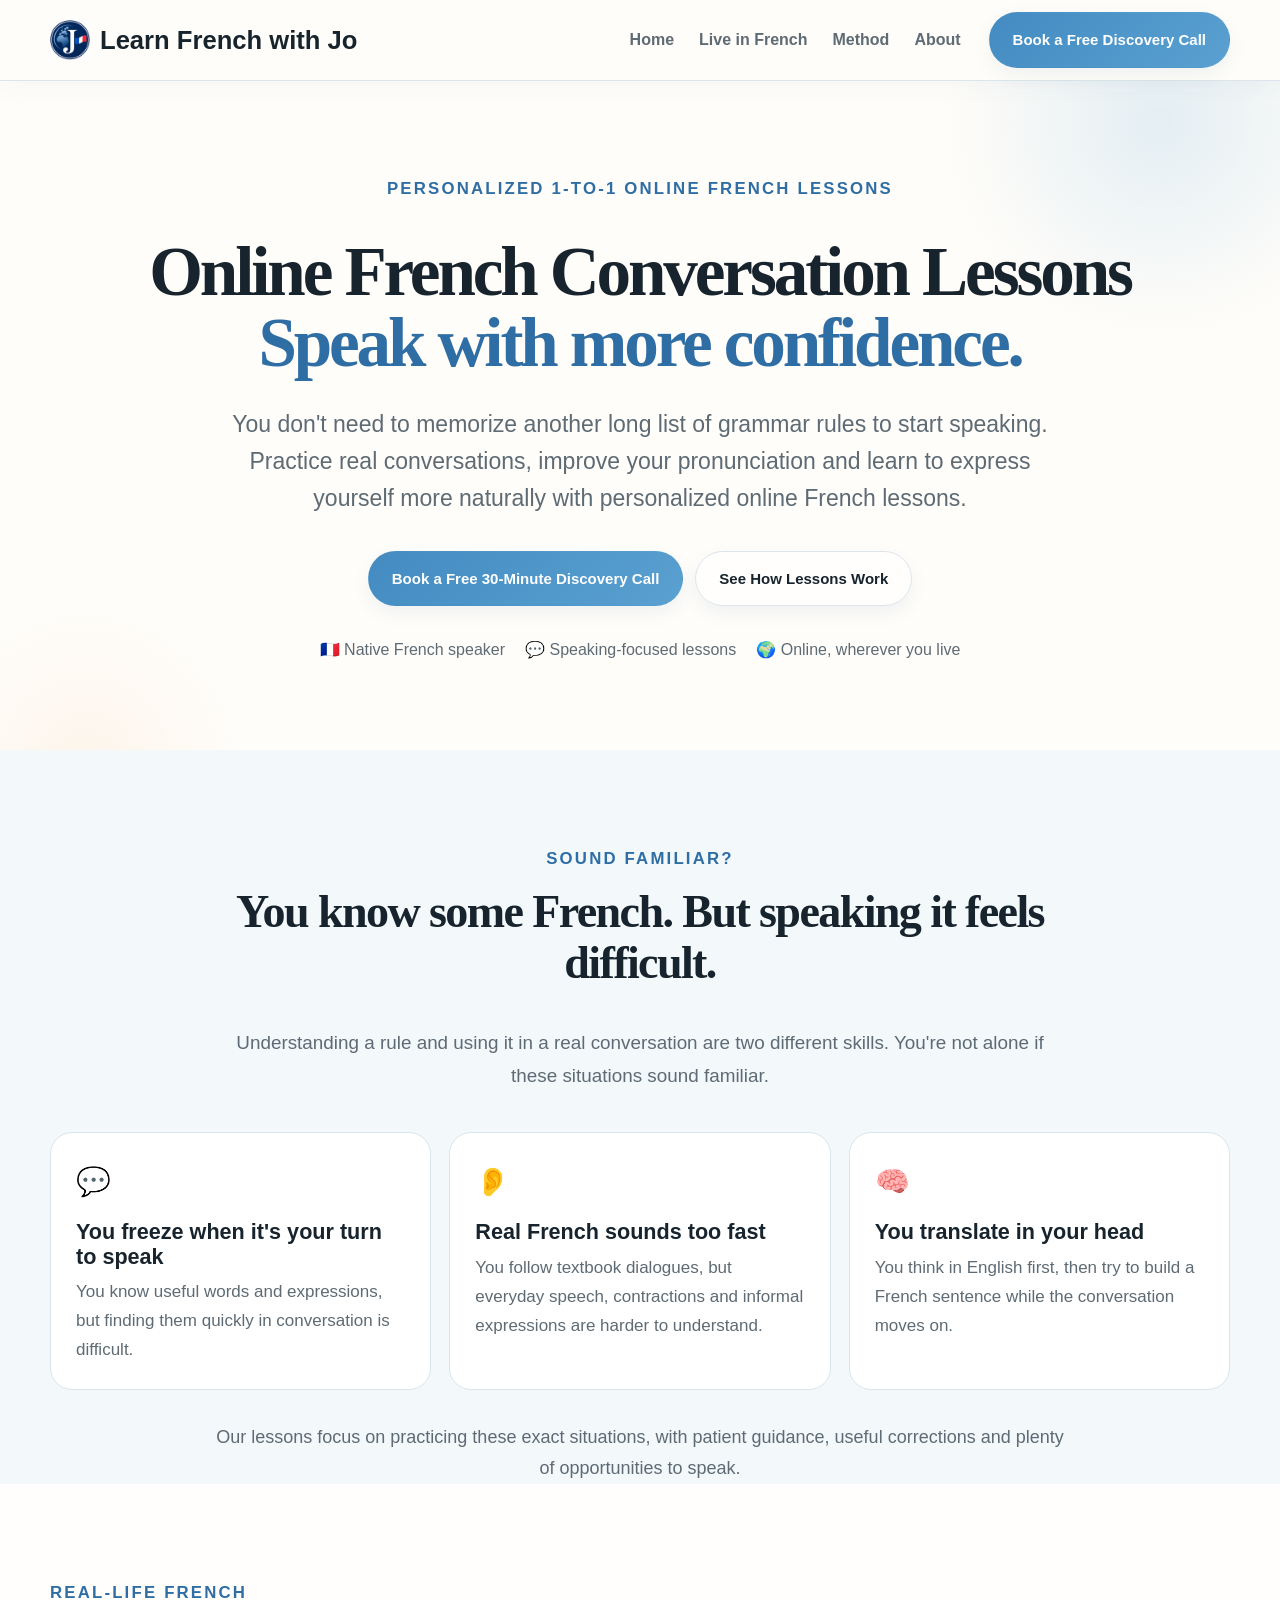
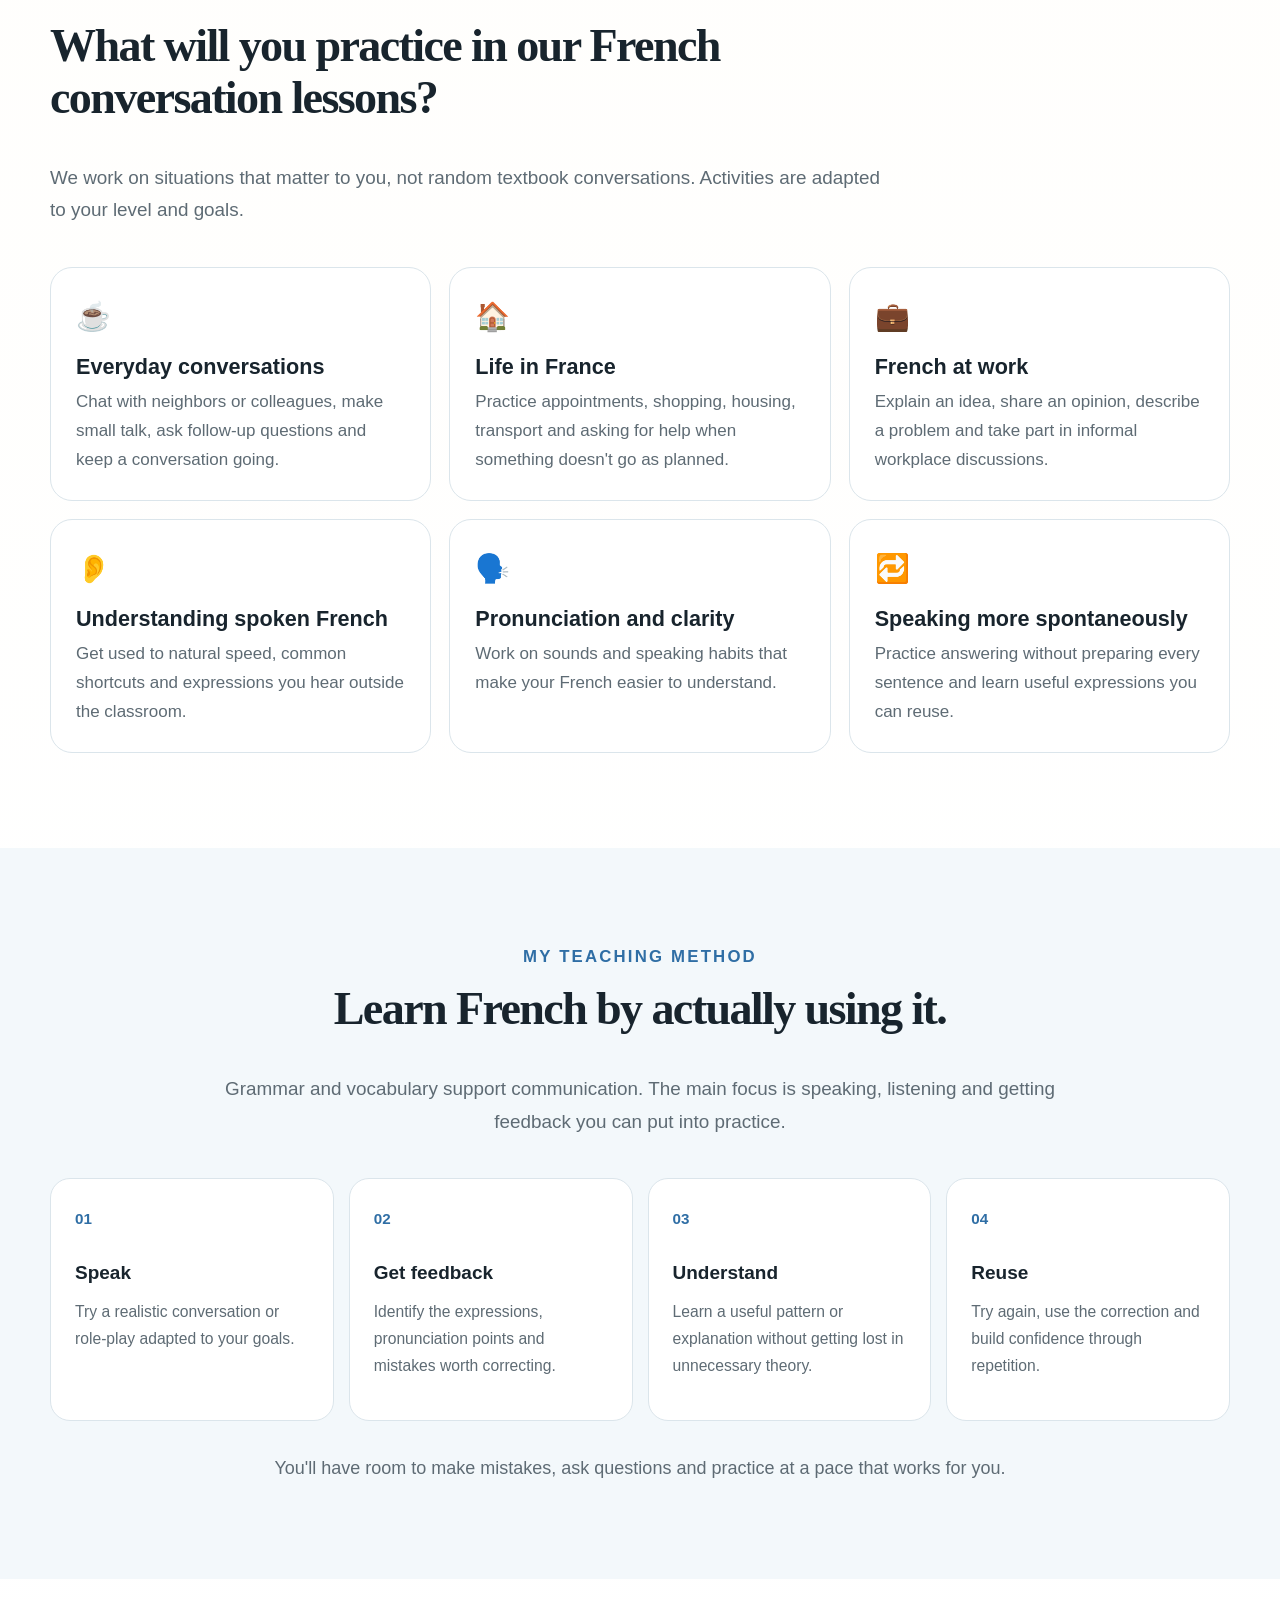
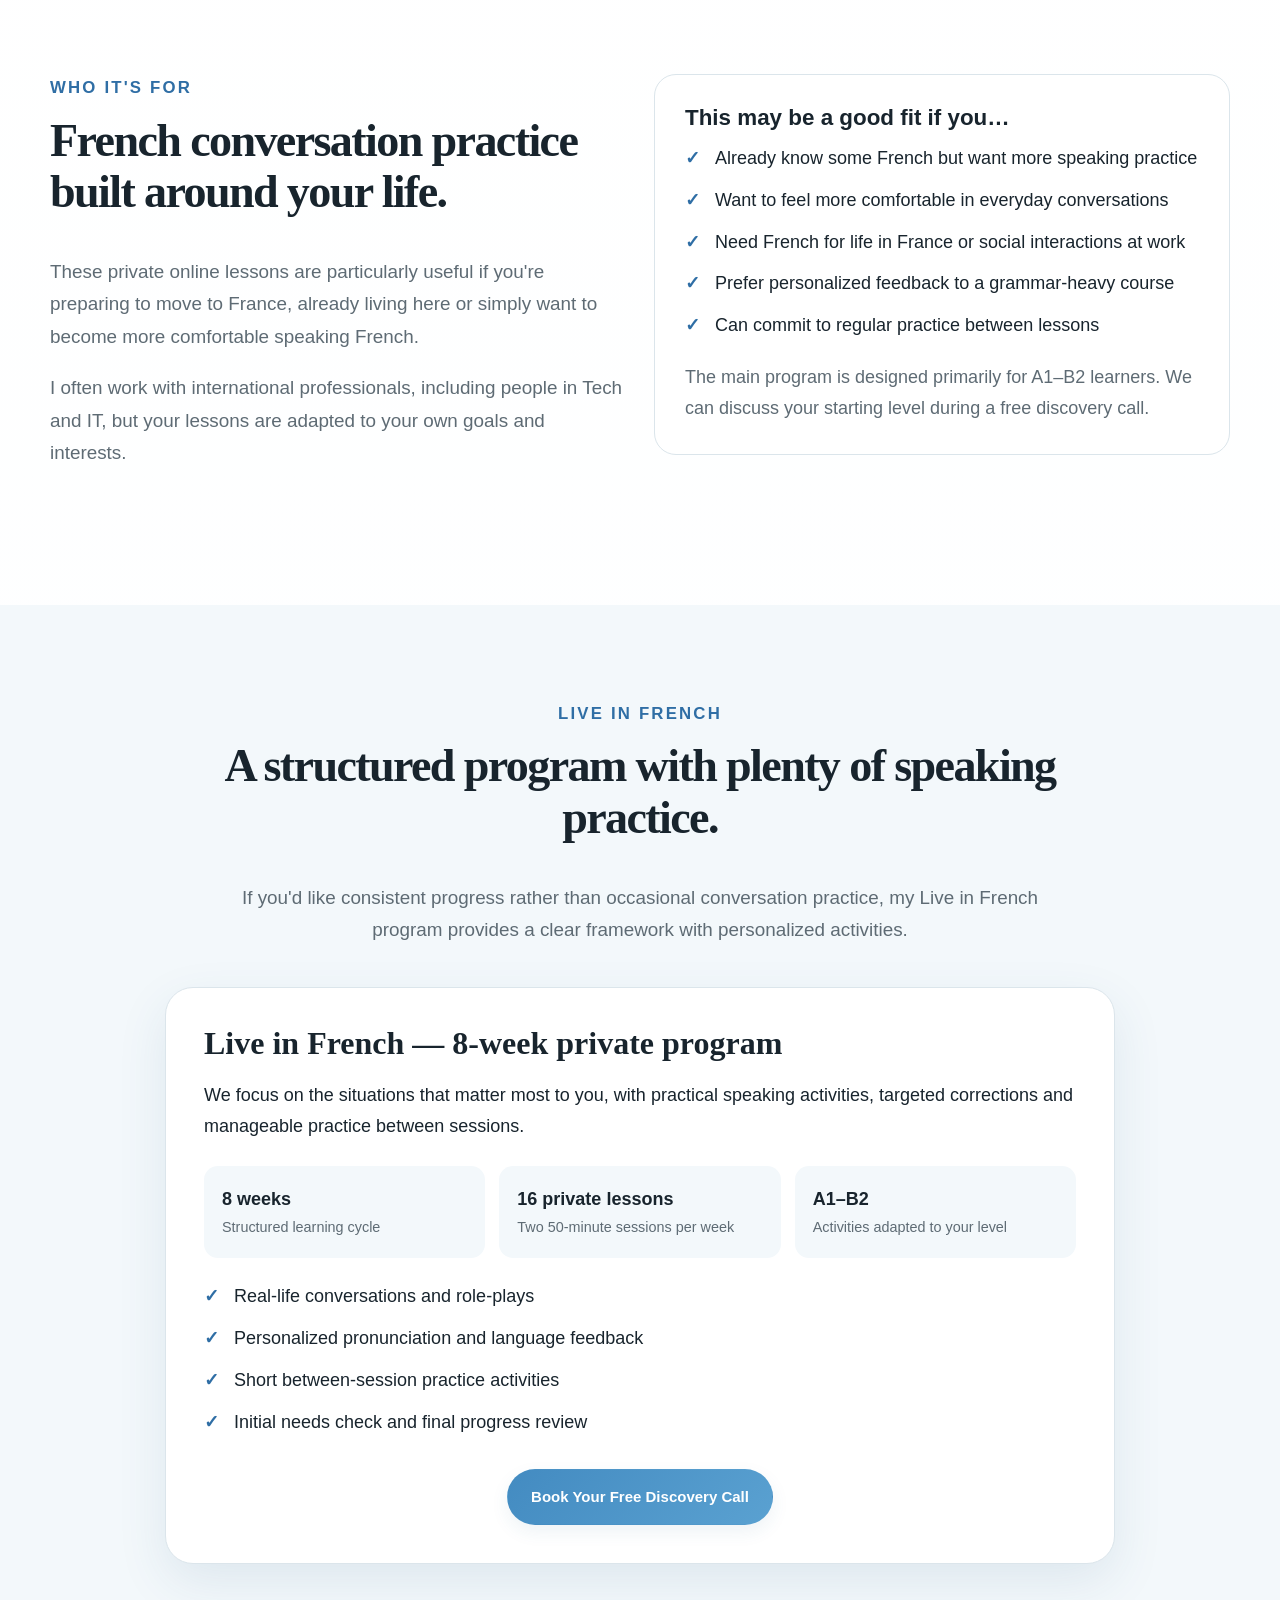
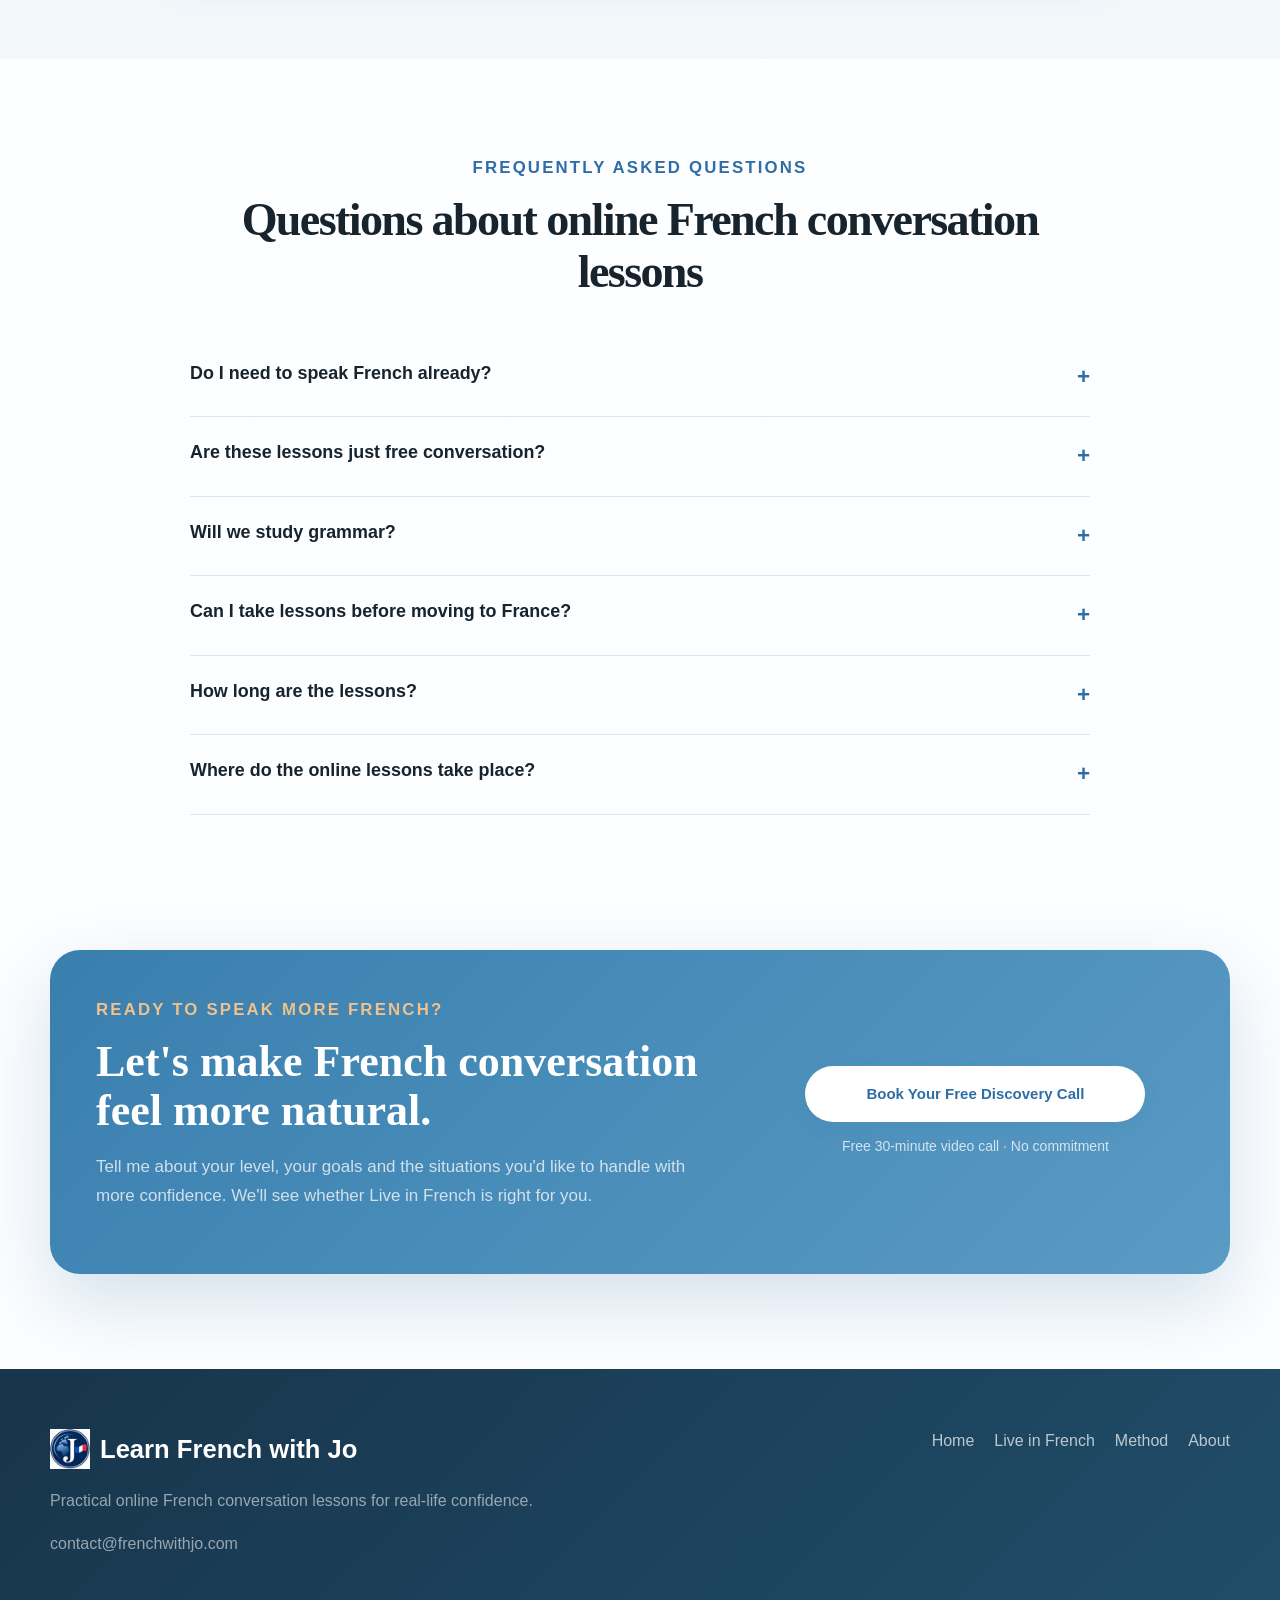
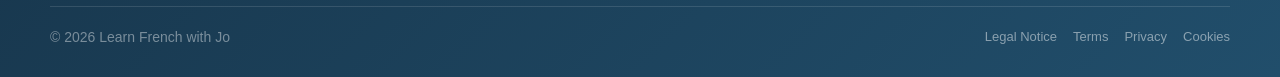
==== french-conversation-lessons/index.html @ 381ce564 "french-conversation-lessons page" ====
<!doctype html>
<html lang="en">
<head>
  <meta charset="utf-8">
  <meta name="viewport" content="width=device-width, initial-scale=1">
  <title>Online French Conversation Lessons | Learn French with Jo</title>
  <meta name="description" content="Practice speaking French in personalized online conversation lessons. Build confidence, improve pronunciation and use French naturally in everyday life.">
  <meta name="robots" content="index, follow">
  <link rel="canonical" href="https://frenchwithjo.com/french-conversation-lessons/">
  <meta property="og:type" content="website">
  <meta property="og:url" content="https://frenchwithjo.com/french-conversation-lessons/">
  <meta property="og:title" content="Online French Conversation Lessons | Learn French with Jo">
  <meta property="og:description" content="Personalized online French conversation lessons focused on real-life speaking, pronunciation and confidence.">
  <meta property="og:image" content="https://frenchwithjo.com/images/linkedin-preview.png">
  <meta name="twitter:card" content="summary_large_image">
  <link rel="icon" type="image/png" href="/images/favicon.png">
  <link rel="stylesheet" href="/style.css">
  <style>
    /* Page-specific styles: intentionally scoped to avoid changing the homepage. */
    .conversation-page .hero{padding:94px 0 86px}
    .conversation-page .hero-simple{max-width:1020px}
    .conversation-page .hero-simple h1{font-size:clamp(2.7rem,5.4vw,4.5rem)}
    .conversation-page .hero-simple .lead{max-width:850px}
    .conversation-page .eyebrow{font-size:clamp(.9rem,1.4vw,1.05rem);letter-spacing:.13em}
    .conversation-page .section-intro{max-width:850px;margin-bottom:40px}
    .conversation-page .section-intro h2{font-family:Georgia,serif;font-size:clamp(2.15rem,3.6vw,3.15rem);letter-spacing:-.035em}
    .conversation-page .section-intro p{color:var(--muted);font-size:1.18rem}
    .conversation-page .section-intro.center{text-align:center;margin:0 auto 40px}
    .conversation-page .feature-card{height:100%}
    .conversation-page .feature-card h3{font-size:1.35rem}
    .conversation-page .feature-card .icon{margin-bottom:14px}
    .conversation-page .two-col{display:grid;grid-template-columns:1fr 1fr;gap:28px;align-items:start}
    .conversation-page .panel{background:#fff;border:1px solid var(--line);border-radius:var(--radius);padding:30px}
    .conversation-page .panel h3{font-size:1.4rem;margin-bottom:15px}
    .conversation-page .checklist{list-style:none;padding:0;margin:0;display:grid;gap:14px}
    .conversation-page .checklist li{position:relative;padding-left:30px;line-height:1.55}
    .conversation-page .checklist li:before{content:'✓';position:absolute;left:0;top:0;color:var(--green);font-weight:900}
    .conversation-page .section-note{max-width:860px;margin:32px auto 0;text-align:center;color:var(--muted)}
    .conversation-page .program-summary{max-width:950px;margin:auto;background:#fff;border:1px solid var(--line);border-radius:28px;padding:38px;box-shadow:var(--shadow)}
    .conversation-page .program-summary h3{font-family:Georgia,serif;font-size:2rem;margin-bottom:16px}
    .conversation-page .program-facts{display:grid;grid-template-columns:repeat(3,1fr);gap:14px;margin:25px 0}
    .conversation-page .program-facts div{padding:18px;border-radius:14px;background:var(--soft)}
    .conversation-page .program-facts strong,.conversation-page .program-facts span{display:block}
    .conversation-page .program-facts span{font-size:.9rem;color:var(--muted)}
    .conversation-page .faq-details{max-width:900px;margin:auto}
    .conversation-page .faq-details details{border-bottom:1px solid var(--line);padding:20px 0}
    .conversation-page .faq-details summary{font-size:1.12rem;font-weight:800;cursor:pointer;list-style:none;display:flex;justify-content:space-between;gap:20px}
    .conversation-page .faq-details summary::-webkit-details-marker{display:none}
    .conversation-page .faq-details summary:after{content:'+';color:var(--green);font-size:1.4rem}
    .conversation-page .faq-details details[open] summary:after{content:'−'}
    .conversation-page .faq-details p{margin:12px 0 0;color:var(--muted)}
    .conversation-page .cta{padding-top:40px}
    .conversation-page .footer-links a[aria-current="page"]{color:#fff;font-weight:700}
    @media(max-width:760px){
      .conversation-page .two-col{grid-template-columns:1fr}
      .conversation-page .program-facts{grid-template-columns:1fr}
      .conversation-page .program-summary{padding:25px}
      .conversation-page .hero{padding:70px 0}
    }
  </style>
</head>
<body class="conversation-page">
<header class="site-header">
  <div class="container nav">
    <a class="brand" href="/" aria-label="Learn French with Jo homepage"><img class="brand-logo" src="/images/favicon.png" alt=""><span>Learn French with Jo</span></a>
    <nav class="links" aria-label="Main navigation">
      <a href="/">Home</a>
      <a href="/#program">Live in French</a>
      <a href="/#method">Method</a>
      <a href="/#about">About</a>
    </nav>
    <a class="btn primary header-cta" href="#discovery"><span class="cta-full">Book a Free Discovery Call</span><span class="cta-short">Free Discovery Call</span></a>
  </div>
</header>
<main>
  <section class="hero">
    <div class="container hero-simple">
      <div class="eyebrow">PERSONALIZED 1-TO-1 ONLINE FRENCH LESSONS</div>
      <h1>Online French Conversation Lessons<br><em>Speak with more confidence.</em></h1>
      <p class="lead">You don't need to memorize another long list of grammar rules to start speaking. Practice real conversations, improve your pronunciation and learn to express yourself more naturally with personalized online French lessons.</p>
      <div class="actions"><a class="btn primary" href="#discovery">Book a Free 30-Minute Discovery Call</a><a class="btn ghost" href="#how-it-works">See How Lessons Work</a></div>
      <div class="trust"><span>🇫🇷 Native French speaker</span><span>💬 Speaking-focused lessons</span><span>🌍 Online, wherever you live</span></div>
    </div>
  </section>

  <section class="soft" id="speaking-challenges">
    <div class="container">
      <div class="section-intro center"><div class="eyebrow">SOUND FAMILIAR?</div><h2>You know some French. But speaking it feels difficult.</h2><p>Understanding a rule and using it in a real conversation are two different skills. You're not alone if these situations sound familiar.</p></div>
      <div class="grid3">
        <article class="card feature-card"><div class="icon">💬</div><h3>You freeze when it's your turn to speak</h3><p>You know useful words and expressions, but finding them quickly in conversation is difficult.</p></article>
        <article class="card feature-card"><div class="icon">👂</div><h3>Real French sounds too fast</h3><p>You follow textbook dialogues, but everyday speech, contractions and informal expressions are harder to understand.</p></article>
        <article class="card feature-card"><div class="icon">🧠</div><h3>You translate in your head</h3><p>You think in English first, then try to build a French sentence while the conversation moves on.</p></article>
      </div>
      <p class="section-note">Our lessons focus on practicing these exact situations, with patient guidance, useful corrections and plenty of opportunities to speak.</p>
    </div>
  </section>

  <section id="practice">
    <div class="container">
      <div class="section-intro"><div class="eyebrow">REAL-LIFE FRENCH</div><h2>What will you practice in our French conversation lessons?</h2><p>We work on situations that matter to you, not random textbook conversations. Activities are adapted to your level and goals.</p></div>
      <div class="grid3">
        <article class="card feature-card"><div class="icon">☕</div><h3>Everyday conversations</h3><p>Chat with neighbors or colleagues, make small talk, ask follow-up questions and keep a conversation going.</p></article>
        <article class="card feature-card"><div class="icon">🏠</div><h3>Life in France</h3><p>Practice appointments, shopping, housing, transport and asking for help when something doesn't go as planned.</p></article>
        <article class="card feature-card"><div class="icon">💼</div><h3>French at work</h3><p>Explain an idea, share an opinion, describe a problem and take part in informal workplace discussions.</p></article>
        <article class="card feature-card"><div class="icon">👂</div><h3>Understanding spoken French</h3><p>Get used to natural speed, common shortcuts and expressions you hear outside the classroom.</p></article>
        <article class="card feature-card"><div class="icon">🗣️</div><h3>Pronunciation and clarity</h3><p>Work on sounds and speaking habits that make your French easier to understand.</p></article>
        <article class="card feature-card"><div class="icon">🔁</div><h3>Speaking more spontaneously</h3><p>Practice answering without preparing every sentence and learn useful expressions you can reuse.</p></article>
      </div>
    </div>
  </section>

  <section class="soft" id="how-it-works">
    <div class="container">
      <div class="section-intro center"><div class="eyebrow">MY TEACHING METHOD</div><h2>Learn French by actually using it.</h2><p>Grammar and vocabulary support communication. The main focus is speaking, listening and getting feedback you can put into practice.</p></div>
      <div class="method" style="color:var(--ink)">
        <article style="border-color:var(--line);background:#fff"><b style="color:var(--green)">01</b><h3>Speak</h3><p style="color:var(--muted)">Try a realistic conversation or role-play adapted to your goals.</p></article>
        <article style="border-color:var(--line);background:#fff"><b style="color:var(--green)">02</b><h3>Get feedback</h3><p style="color:var(--muted)">Identify the expressions, pronunciation points and mistakes worth correcting.</p></article>
        <article style="border-color:var(--line);background:#fff"><b style="color:var(--green)">03</b><h3>Understand</h3><p style="color:var(--muted)">Learn a useful pattern or explanation without getting lost in unnecessary theory.</p></article>
        <article style="border-color:var(--line);background:#fff"><b style="color:var(--green)">04</b><h3>Reuse</h3><p style="color:var(--muted)">Try again, use the correction and build confidence through repetition.</p></article>
      </div>
      <p class="section-note">You'll have room to make mistakes, ask questions and practice at a pace that works for you.</p>
    </div>
  </section>

  <section id="who-its-for">
    <div class="container two-col">
      <div><div class="eyebrow">WHO IT'S FOR</div><div class="section-intro"><h2>French conversation practice built around your life.</h2><p>These private online lessons are particularly useful if you're preparing to move to France, already living here or simply want to become more comfortable speaking French.</p><p>I often work with international professionals, including people in Tech and IT, but your lessons are adapted to your own goals and interests.</p></div></div>
      <div class="panel"><h3>This may be a good fit if you…</h3><ul class="checklist"><li>Already know some French but want more speaking practice</li><li>Want to feel more comfortable in everyday conversations</li><li>Need French for life in France or social interactions at work</li><li>Prefer personalized feedback to a grammar-heavy course</li><li>Can commit to regular practice between lessons</li></ul><p style="color:var(--muted);margin:22px 0 0">The main program is designed primarily for A1–B2 learners. We can discuss your starting level during a free discovery call.</p></div>
    </div>
  </section>

  <section class="soft" id="program">
    <div class="container">
      <div class="section-intro center"><div class="eyebrow">LIVE IN FRENCH</div><h2>A structured program with plenty of speaking practice.</h2><p>If you'd like consistent progress rather than occasional conversation practice, my Live in French program provides a clear framework with personalized activities.</p></div>
      <div class="program-summary"><h3>Live in French — 8-week private program</h3><p>We focus on the situations that matter most to you, with practical speaking activities, targeted corrections and manageable practice between sessions.</p><div class="program-facts"><div><strong>8 weeks</strong><span>Structured learning cycle</span></div><div><strong>16 private lessons</strong><span>Two 50-minute sessions per week</span></div><div><strong>A1–B2</strong><span>Activities adapted to your level</span></div></div><ul class="checklist"><li>Real-life conversations and role-plays</li><li>Personalized pronunciation and language feedback</li><li>Short between-session practice activities</li><li>Initial needs check and final progress review</li></ul><div class="section-cta"><a class="btn primary" href="#discovery">Book Your Free Discovery Call</a></div></div>
    </div>
  </section>

  <section id="faq">
    <div class="container"><div class="section-intro center"><div class="eyebrow">FREQUENTLY ASKED QUESTIONS</div><h2>Questions about online French conversation lessons</h2></div>
      <div class="faq-details">
        <details><summary>Do I need to speak French already?</summary><p>Live in French is designed mainly for learners from A1 to B2. If you're unsure of your level, we can discuss your needs during the free discovery call.</p></details>
        <details><summary>Are these lessons just free conversation?</summary><p>No. You'll speak a lot, but lessons have clear goals. I prepare relevant situations and give targeted feedback so you can understand and reuse what you learn.</p></details>
        <details><summary>Will we study grammar?</summary><p>Yes, when it helps you communicate. We work on useful grammar, vocabulary and pronunciation in the context of real conversations rather than making grammar exercises the main activity.</p></details>
        <details><summary>Can I take lessons before moving to France?</summary><p>Absolutely. We can practice the conversations you'll need for housing, appointments, work and social life before you arrive.</p></details>
        <details><summary>How long are the lessons?</summary><p>Each private lesson lasts 50 minutes. The Live in French program includes 16 lessons over 8 weeks, usually two per week.</p></details>
        <details><summary>Where do the online lessons take place?</summary><p>Lessons and discovery calls can take place on Google Meet. You'll receive the practical details when you book.</p></details>
      </div>
    </div>
  </section>

  <section class="cta" id="discovery"><div class="container cta-box"><div><div class="eyebrow">READY TO SPEAK MORE FRENCH?</div><h2>Let's make French conversation feel more natural.</h2><p>Tell me about your level, your goals and the situations you'd like to handle with more confidence. We'll see whether Live in French is right for you.</p></div><div class="cta-right"><a class="btn primary" href="https://calendly.com/contact-frenchwithjo/30min" target="_blank" rel="noopener noreferrer">Book Your Free Discovery Call</a><small>Free 30-minute video call · No commitment</small></div></div></section>
</main>
<footer class="site-footer"><div class="container"><div class="footer-top"><div><a class="brand" href="/"><img class="brand-logo" src="/images/favicon.png" alt=""><span>Learn French with Jo</span></a><p>Practical online French conversation lessons for real-life confidence.</p><p><a href="mailto:contact@frenchwithjo.com">contact@frenchwithjo.com</a></p></div><nav class="footer-links" aria-label="Footer navigation"><a href="/">Home</a><a href="/#program">Live in French</a><a href="/#method">Method</a><a href="/#about">About</a></nav></div><div class="footer-bottom"><span>© 2026 Learn French with Jo</span><div class="legal-links"><a href="/legal-notice.html">Legal Notice</a><a href="/terms.html">Terms</a><a href="/privacy.html">Privacy</a><a href="/cookies.html">Cookies</a></div></div></div></footer>
</body>
</html>
---- style.css ----
/* =========================================================
   Learn French with Jo — Production stylesheet
   Consolidated from previous V5/V6/V7/V8 overrides.
   No duplicate selectors; current visual direction preserved.
   ========================================================= */

html{
  font-size:16px;
  scroll-behavior:smooth;
}

:root{
  --bg:#fffdf9;
  --card:#ffffff;
  --soft:#f3f8fb;
  --ink:#18242d;
  --muted:#5e6b74;

  --green:#2f6ea5;
  --green2:#245a89;
  --blue:#438bc1;
  --blue2:#2f76ad;
  --blue-soft:#e9f4fb;

  --gold:#e4a45c;
  --line:#dbe5eb;
  --dark:#244b68;

  --radius:22px;
  --shadow:0 18px 50px rgba(39,88,124,.10);
  --shadow-hover:0 24px 65px rgba(39,88,124,.17);
}

*,
*::before,
*::after{
  box-sizing:border-box;
}

body{
  margin:0;
  background:linear-gradient(180deg,#fffdf9 0%,#ffffff 42%,#fbfdff 100%);
  color:var(--ink);
  font:1.125rem/1.72 Arial,sans-serif;
}

a{
  color:inherit;
  text-decoration:none;
}

.container{
  width:min(1180px,calc(100% - 44px));
  margin:auto;
}

/* ---------- Header / navigation ---------- */

header{
  position:sticky;
  top:0;
  z-index:20;
  border-bottom:1px solid var(--line);
  backdrop-filter:blur(14px);
}

.site-header{
  background:rgba(255,253,249,.92);
  box-shadow:0 6px 24px rgba(32,72,100,.04);
}

.nav{
  min-height:80px;
  display:flex;
  align-items:center;
  justify-content:space-between;
  gap:28px;
}

.brand{
  display:flex;
  align-items:center;
  gap:10px;
  min-width:0;
  white-space:nowrap;
  font-size:1.6rem;
  font-weight:800;
}

.brand-logo {
  width: 40px;
  height: 40px;
  object-fit: contain;
  flex-shrink: 0;
}

.links{
  margin-left:auto;
  display:flex;
  gap:25px;
}

.links a{
  position:relative;
  color:var(--muted);
  font-size:1rem;
  font-weight:700;
  transition:color .22s ease;
}

.links a::after{
  content:"";
  position:absolute;
  left:0;
  bottom:-7px;
  width:0;
  height:2px;
  border-radius:10px;
  background:var(--blue);
  transition:width .22s ease;
}

.links a:hover{
  color:var(--blue);
}

.links a:hover::after{
  width:100%;
}

/* ---------- Buttons ---------- */

.btn{
  display:inline-flex;
  justify-content:center;
  align-items:center;
  padding:14px 23px;
  border:1px solid transparent;
  border-radius:999px;
  box-shadow:0 7px 18px rgba(43,100,142,.08);
  font-size:.9375rem;
  font-weight:800;
  transition:
    transform .2s ease,
    box-shadow .2s ease,
    background .2s ease,
    border-color .2s ease,
    color .2s ease;
}

.btn:hover{
  transform:translateY(-3px);
  box-shadow:0 13px 28px rgba(43,100,142,.18);
}

.btn:active{
  transform:translateY(-1px);
}

.primary{
  background:linear-gradient(135deg,var(--blue),#5aa1d1);
  color:#fff;
}

.primary:hover{
  background:linear-gradient(135deg,var(--blue2),var(--blue));
}

.ghost{
  border-color:var(--line);
  background:rgba(255,255,255,.72);
}

.ghost:hover{
  border-color:var(--blue);
  background:#fff;
  color:var(--blue);
}

.full{
  width:100%;
}

.header-cta{
  flex:0 0 auto;
  white-space:nowrap;
}

.cta-short{
  display:none;
}

/* ---------- Shared typography / section structure ---------- */

section{
  padding:95px 0;
}

.section{
  padding:102px 0;
}

.soft{
  background:var(--soft);
}

.dark{
  background:linear-gradient(135deg,#234a67,#2d5b7b);
  color:#fff;
}

.eyebrow{
  margin-bottom:12px;
  color:var(--green);
  font-size:2rem;
  font-weight:900;
  letter-spacing:.16em;
}

.dark .eyebrow,
.cta-box .eyebrow{
  color:#efc18c;
}

h1,
h2,
h3{
  margin-top:0;
  line-height:1.12;
}

.heading{
  max-width:840px;
  margin-bottom:44px;
}

.heading h2,
.about h2,
.split h2{
  margin-bottom:14px;
  font-family:Georgia,serif;
  font-size:clamp(2.3rem,4vw,3.3rem);
  letter-spacing:-.035em;
}

.heading p{
  color:var(--muted);
  font-size:1.25rem;
  line-height:1.65;
}

.dark .heading p{
  color:rgba(255,255,255,.72);
}

.large{
  color:var(--muted);
  font-size:1.375rem;
}

/* ---------- Hero ---------- */

.hero{
  position:relative;
  overflow:hidden;
  padding:112px 0 98px;
}

.hero::before{
  content:"";
  position:absolute;
  top:-180px;
  right:-100px;
  width:440px;
  height:440px;
  border-radius:50%;
  background:radial-gradient(circle,rgba(86,162,211,.16),rgba(86,162,211,0) 70%);
  pointer-events:none;
}

.hero::after{
  content:"";
  position:absolute;
  bottom:-180px;
  left:-80px;
  width:330px;
  height:330px;
  border-radius:50%;
  background:radial-gradient(circle,rgba(228,164,92,.10),rgba(228,164,92,0) 70%);
  pointer-events:none;
}

.hero-simple{
  position:relative;
  z-index:1;
  max-width:960px;
  margin:0 auto;
  text-align:center;
}

.hero-simple>div{
  max-width:900px;
  margin:auto;
}

.hero-simple h1{
  margin-bottom:28px;
  font-family:Georgia,serif;
  font-size:clamp(3.2rem,6vw,4.8rem);
  line-height:1.03;
  letter-spacing:-.045em;
}

.hero-simple h1 em{
  color:var(--green);
  font-style:normal;
}

.hero-simple .lead{
  max-width:820px;
  margin:0 auto;
  color:var(--muted);
  font-size:1.4375rem;
  line-height:1.6;
}

.hero-simple .actions{
  justify-content:center;
  margin-top:34px;
}

.hero-simple .trust{
  justify-content:center;
  margin-top:30px;
  font-size:1rem;
}

.hero .eyebrow{
  margin-bottom:32px;
}

.actions{
  display:flex;
  gap:12px;
  flex-wrap:wrap;
  margin-top:28px;
}

.trust{
  display:flex;
  gap:20px;
  flex-wrap:wrap;
  margin-top:27px;
  color:var(--muted);
  font-size:.875rem;
}

.hero-card{
  overflow:hidden;
  border:1px solid var(--line);
  border-radius:30px;
  background:#fff;
  box-shadow:var(--shadow);
}

.photo{
  height:285px;
  display:grid;
  place-items:center;
  background:linear-gradient(135deg,#dbe4e0,#eee4da);
  color:#6b7471;
  font-size:.75rem;
  font-weight:900;
  letter-spacing:.12em;
}

.preview{
  padding:29px;
}

.preview h2{
  font-family:Georgia,serif;
  font-size:1.875rem;
}

.preview ul{
  margin:20px 0 0;
  padding:0;
  display:grid;
  gap:12px;
  list-style:none;
}

.preview li span{
  margin-right:9px;
  color:var(--gold);
  font-weight:900;
}

/* ---------- Feature strip ---------- */

.strip{
  background:linear-gradient(110deg,#397dae,#5b9dc8);
  color:#fff;
}

.strip-grid{
  display:grid;
  grid-template-columns:repeat(4,1fr);
}

.strip-grid div{
  padding:29px 22px;
  border-right:1px solid rgba(255,255,255,.18);
  transition:background .2s ease;
}

.strip-grid div:hover{
  background:rgba(255,255,255,.09);
}

.strip strong,
.strip span{
  display:block;
}

.strip strong{
  font-size:1.125rem;
}

.strip span{
  color:rgba(255,255,255,.7);
  font-size:.9rem;
}

/* ---------- Cards / services ---------- */

.grid6{
  display:grid;
  grid-template-columns:repeat(3,1fr);
  gap:17px;
}

.grid3{
  display:grid;
  grid-template-columns:repeat(3,1fr);
  gap:18px;
}

.card{
  padding:25px;
  border:1px solid var(--line);
  border-radius:var(--radius);
  background:#fff;
  transition:transform .22s ease,box-shadow .22s ease,border-color .22s ease;
}

.card:hover{
  transform:translateY(-7px);
  border-color:#bfd7e6;
  box-shadow:var(--shadow-hover);
}

.card .icon{
  margin-bottom:22px;
  font-size:1.75rem;
  transition:transform .22s ease;
}

.card:hover .icon{
  transform:translateY(-3px) scale(1.08);
}

.card h3{
  margin-bottom:8px;
  font-size:1.5rem;
}

.card p{
  margin:0;
  color:var(--muted);
  font-size:1.0625rem;
}

.service-card{
  min-height:250px;
}

.program-line{
  margin:32px 0 0;
  color:var(--dark);
  font-family:Georgia,serif;
  font-size:1.45rem;
  text-align:center;
}

#speaking-challenges {
  padding-bottom: 0px;
}

.challenges-conclusion {
  width: 100%;
  max-width: none;
  margin: 24px 0 0;
  color: var(--muted);
  font-size: 1.25rem;
  line-height: 1.7;
}

/* ---------- Method ---------- */

.method{
  display:grid;
  grid-template-columns:repeat(4,1fr);
  gap:15px;
}

.method article{
  min-height:195px;
  padding:24px;
  border:1px solid rgba(255,255,255,.15);
  border-radius:20px;
  transition:transform .22s ease,background .22s ease,border-color .22s ease;
}

.method article:hover{
  transform:translateY(-5px);
  border-color:rgba(255,255,255,.28);
  background:rgba(255,255,255,.055);
}

.method b{
  color:#efc18c;
  font-size:.95rem;
}

.method h3{
  margin:28px 0 10px;
  font-size:1.1875rem;
}

.method p{
  color:rgba(255,255,255,.7);
  font-size:.98rem;
}

.method-note{
  margin-top:30px;
  padding:22px 24px;
  border:1px solid rgba(255,255,255,.16);
  border-radius:18px;
  background:rgba(255,255,255,.04);
}

.method-note p{
  margin:0;
  color:rgba(255,255,255,.82);
  font-size:1.05rem;
}

/* Legacy timeline hidden in current version */
.timeline{
  display:none!important;
}

.timeline-intro{
  max-width:900px;
  margin-top:40px;
  color:rgba(255,255,255,.82)!important;
  font-size:1.0625rem!important;
  line-height:1.7!important;
}

.lesson-flow{
  margin-top:28px;
  display:grid;
  grid-template-columns:1fr 1fr;
  gap:16px;
}

.lesson-stage{
  display:grid;
  grid-template-columns:110px 1fr;
  gap:20px;
  align-items:start;
  padding:23px 24px;
  border:1px solid rgba(255,255,255,.17);
  border-radius:18px;
  background:rgba(255,255,255,.04);
  transition:.22s ease;
}

.lesson-stage:hover{
  transform:translateY(-4px);
  border-color:rgba(255,255,255,.29);
  background:rgba(255,255,255,.07);
}

.lesson-stage-main{
  border-color:rgba(239,193,140,.4);
  background:rgba(239,193,140,.12);
}

.lesson-time{
  color:#efc18c;
  font-size:.9375rem;
  font-weight:900;
  white-space:nowrap;
}

.lesson-stage h3{
  margin:0 0 8px;
  font-size:1.3125rem;
}

.lesson-stage p{
  margin:0;
  color:rgba(255,255,255,.8);
  font-size:1rem;
  line-height:1.55;
}

/* ---------- Included / split sections ---------- */

.split{
  display:grid;
  grid-template-columns:1fr 1fr;
  gap:65px;
  align-items:center;
}

.included-split{
  align-items:start;
}

.checks{
  padding:16px 27px;
  border:1px solid var(--line);
  border-radius:24px;
  background:#fff;
  box-shadow:var(--shadow);
  transition:transform .22s ease,box-shadow .22s ease,border-color .22s ease;
}

.checks:hover,
.intensive-box:hover{
  border-color:#bfd7e6;
  box-shadow:var(--shadow-hover);
}

.checks div{
  padding:15px 0;
  display:grid;
  gap:3px;
  border-bottom:1px solid var(--line);
  font-size:1.0625rem;
  font-weight:700;
  transition:padding-left .2s ease,color .2s ease;
}

.checks div:last-child{
  border-bottom:0;
}

.checks div:hover{
  padding-left:7px;
  color:var(--blue);
}

.checks div strong{
  color:var(--ink);
}

.checks div span{
  color:var(--muted);
  font-size:.96rem;
  font-weight:400;
}

/* ---------- Pricing ---------- */

.pricing{
  display:grid;
  grid-template-columns:repeat(4,1fr);
  gap:16px;
}

.pricing-two{
  max-width:860px;
  margin:0 auto;
  grid-template-columns:repeat(2,minmax(0,1fr));
}

.price-card{
  position:relative;
  padding:27px;
  display:flex;
  flex-direction:column;
  border:1px solid var(--line);
  border-radius:24px;
  background:#fff;
  transition:transform .22s ease,box-shadow .22s ease,border-color .22s ease;
}

.pricing-two .price-card{
  min-height:100%;
}

.price-card:hover{
  transform:translateY(-7px);
  border-color:#b9d4e4;
  box-shadow:var(--shadow-hover);
}

.price-card.featured{
  transform:translateY(-7px);
  border:2px solid var(--green);
  box-shadow:var(--shadow);
}

.price-card.featured:hover{
  transform:translateY(-12px);
}

.tag{
  color:var(--green);
  font-size:.6875rem;
  font-weight:900;
  letter-spacing:.14em;
}

.price-card h3{
  margin:9px 0;
  font-size:1.75rem;
}

.price{
  font-size:2.6875rem;
  font-weight:900;
}

.price small{
  display:block;
  color:var(--muted);
  font-size:.8125rem;
}

.price-card p{
  flex:1;
  color:var(--muted);
  font-size:1.0625rem;
}

.popular{
  position:absolute;
  top:15px;
  right:15px;
  padding:6px 10px;
  border-radius:999px;
  background:var(--green);
  color:#fff;
  font-size:.625rem;
  font-weight:900;
}

.fine{
  font-size:.9375rem!important;
}

/* ---------- About ---------- */

.about{
  display:grid;
  grid-template-columns:380px 1fr;
  gap:70px;
  align-items:center;
}

.teacher-photo{
  width:100%;
  aspect-ratio:4 / 5;
  overflow:hidden;
  border-radius:24px;
}

.teacher-photo img{
  width:100%;
  height:100%;
  display:block;
  object-fit:cover;
  object-position:center;
}

.about-content{
  min-width:0;
}

.about-content .eyebrow{
  margin-bottom:16px;
}

.about-content h2{
  margin-bottom:22px;
}

.about p{
  font-size:1.125rem;
}

.about .large{
  font-size:1.375rem;
}

.badges{
  margin-top:22px;
  display:flex;
  gap:8px;
  flex-wrap:wrap;
}

.badges span{
  padding:7px 11px;
  border:1px solid var(--line);
  border-radius:999px;
  background:#fff;
  font-size:.875rem;
  font-weight:700;
  transition:transform .2s ease,border-color .2s ease,background .2s ease;
}

.badges span:hover{
  transform:translateY(-2px);
  border-color:#bdd7e6;
  background:var(--blue-soft);
}

.section-cta {
  margin-top: 32px;
  text-align: center;
}

/* Kept only as fallback if placeholder HTML is temporarily restored */
.teacher-photo-placeholder{
  background:
    radial-gradient(circle at 50% 38%,rgba(67,139,193,.16),transparent 26%),
    linear-gradient(135deg,#eaf4fb,#f5eee5);
  color:var(--muted);
}

.teacher-photo-placeholder span{
  padding:10px 14px;
  border:1px solid var(--line);
  border-radius:999px;
  background:rgba(255,255,255,.78);
  font-size:.78rem;
  font-weight:800;
  letter-spacing:.08em;
  text-transform:uppercase;
}

/* ---------- Steps ---------- */

.steps{
  display:grid;
  grid-template-columns:repeat(4,1fr);
  gap:18px;
}

.step{
  padding-top:18px;
  border-top:2px solid var(--ink);
  transition:transform .2s ease,border-color .2s ease;
}

.step:hover{
  transform:translateY(-5px);
  border-color:var(--blue);
}

.step>span{
  color:var(--gold);
  font-size:.95rem;
  font-weight:900;
}

.step h3{
  margin:22px 0 8px;
  font-size:1.375rem;
}

.step p{
  color:var(--muted);
  font-size:1.0625rem;
}

/* ---------- FAQ ---------- */

.faq{
  max-width:820px;
  margin:auto;
}

.q{
  width:100%;
  padding:20px 0;
  display:flex;
  justify-content:space-between;
  border:0;
  border-bottom:1px solid var(--line);
  background:transparent;
  font-size:1.1875rem;
  font-weight:800;
  text-align:left;
  cursor:pointer;
  transition:color .2s ease,padding-left .2s ease;
}

.q:hover{
  padding-left:7px;
  color:var(--blue);
}

.a{
  display:none;
  padding:0 0 18px;
  border-bottom:1px solid var(--line);
  color:var(--muted);
  font-size:1.0625rem;
}

.a.open{
  display:block;
}

/* ---------- CTA / discovery form ---------- */

.cta{
  padding-top:25px;
}

.cta-box{
  padding:46px;
  display:grid;
  grid-template-columns:1.2fr .8fr;
  gap:45px;
  align-items:center;
  border-radius:30px;
  background:linear-gradient(135deg,#397fae,#5a9bc5);
  color:#fff;
  box-shadow:0 28px 70px rgba(43,100,142,.18);
}

.cta-box h2{
  margin-bottom:10px;
  font-family:Georgia,serif;
  font-size:2.75rem;
}

.cta-box p{
  color:rgba(255,255,255,.75);
  font-size:1.0625rem;
}

.cta-box .primary{
  background:#fff;
  color:var(--green);
}

.cta-right{
  display:flex;
  flex-direction:column;
  align-items:center;
  justify-content:center;
  gap:12px;
  text-align:center;
}

.cta-right .btn{
  width:100%;
  max-width:340px;
}

.cta-right small{
  display:block;
  margin-top:0;
  color:rgba(255,255,255,.75);
  font-size:.875rem;
}

.cta-small{
  color:rgba(255,255,255,.66)!important;
  font-size:1rem!important;
}


/* ---------- Footer ---------- */

footer{
  padding:50px 0 23px;
  background:#0f201c;
  color:#fff;
}

.site-footer{
  padding:58px 0 28px;
  background:linear-gradient(135deg,#17354b,#214e6b);
}

.footer-top{
  display:flex;
  justify-content:space-between;
  gap:40px;
}

.footer-top p{
  color:rgba(255,255,255,.55);
  font-size:1rem;
}

.footer-links{
  display:flex;
  gap:20px;
  flex-wrap:wrap;
}

.footer-links a{
  color:rgba(255,255,255,.7);
  font-size:1rem;
  transition:color .2s ease,transform .2s ease;
}

.footer-links a:hover{
  transform:translateY(-2px);
  color:#fff;
}

.footer-bottom{
  margin-top:32px;
  padding-top:18px;
  display:flex;
  justify-content:space-between;
  align-items:center;
  gap:24px;
  border-top:1px solid rgba(255,255,255,.12);
  color:rgba(255,255,255,.42);
  font-size:.875rem;
}

.legal-links{
  display:flex;
  align-items:center;
  justify-content:flex-end;
  gap:16px;
  flex-wrap:wrap;
}

.legal-links a{
  color:rgba(255,255,255,.48);
  font-size:.8125rem;
  transition:color .2s ease;
}

.legal-links a:hover{
  color:#fff;
}

/* ---------- Responsive ---------- */

@media(max-width:960px){
  .links{
    display:none;
  }

  .nav{
    gap:18px;
  }

  .brand{
    font-size:1.35rem;
  }

  .header-cta{
    margin-left:auto;
  }

  .hero-grid,
  .split,
  .cta-box{
    grid-template-columns:1fr;
  }

  .grid6{
    grid-template-columns:repeat(2,1fr);
  }

  .pricing{
    grid-template-columns:repeat(2,1fr);
  }

  .pricing-two{
    max-width:620px;
    grid-template-columns:1fr;
  }

  .method{
    grid-template-columns:repeat(2,1fr);
  }

  .strip-grid,
  .steps{
    grid-template-columns:repeat(2,1fr);
  }

  .grid3{
    grid-template-columns:1fr;
  }

  .service-card{
    min-height:auto;
  }

  .program-line{
    text-align:left;
  }
}

@media(max-width:760px){
  .nav{
    min-height:72px;
    gap:14px;
  }

  .brand{
    font-size:1.15rem;
  }

  .mark{
    width:31px;
    height:31px;
    font-size:1.1rem;
  }

  .header-cta{
    padding:11px 16px;
    font-size:.82rem;
  }

  .cta-full{
    display:none;
  }

  .cta-short{
    display:inline;
  }
}

@media(max-width:800px){
  .about{
    grid-template-columns:1fr;
    gap:35px;
  }

  .teacher-photo{
    max-width:420px;
    margin:0 auto;
  }
}

@media(max-width:720px){
  body{
    font-size:1.0625rem;
  }

  .hero{
    padding:84px 0 72px;
  }

  .hero-simple h1{
    font-size:3.125rem;
  }

  .hero-simple .lead{
    font-size:1.25rem;
  }

  .lesson-flow{
    grid-template-columns:1fr;
  }

  .lesson-stage{
    grid-template-columns:90px 1fr;
    padding:19px;
  }
}

@media(max-width:620px){
  .container{
    width:min(100% - 28px,1180px);
  }

  .nav{
    gap:10px;
  }

  .brand{
    font-size:1.05rem;
  }

  .mark{
    width:30px;
    height:30px;
  }

  .header-cta{
    display:inline-flex;
    padding:10px 13px;
    font-size:.76rem;
  }

  .actions .btn{
    width:100%;
  }


  .grid6,
  .pricing,
  .method,
  .steps,
  .strip-grid,
  .grid3,
  .pricing-two{
    grid-template-columns:1fr;
  }

  section{
    padding:70px 0;
  }

  .section{
    padding:76px 0;
  }

  .price-card.featured{
    transform:none;
  }

  .cta-box{
    padding:31px 23px;
  }

  .program-line{
    font-size:1.25rem;
  }

  .footer-top,
  .footer-bottom{
    display:grid;
    gap:20px;
  }

  .footer-links{
    gap:14px 18px;
  }

  .legal-links{
    justify-content:flex-start;
    gap:10px 14px;
  }
}

@media(max-width:430px){
  .container{
    width:min(100% - 20px,1180px);
  }

  .nav{
    min-height:68px;
    gap:8px;
  }

  .brand{
    gap:7px;
    font-size:.98rem;
  }

  .brand-logo {
    width: 44px;
    height: 44px;
  }

  .header-cta{
    padding:9px 11px;
    font-size:.7rem;
  }
}
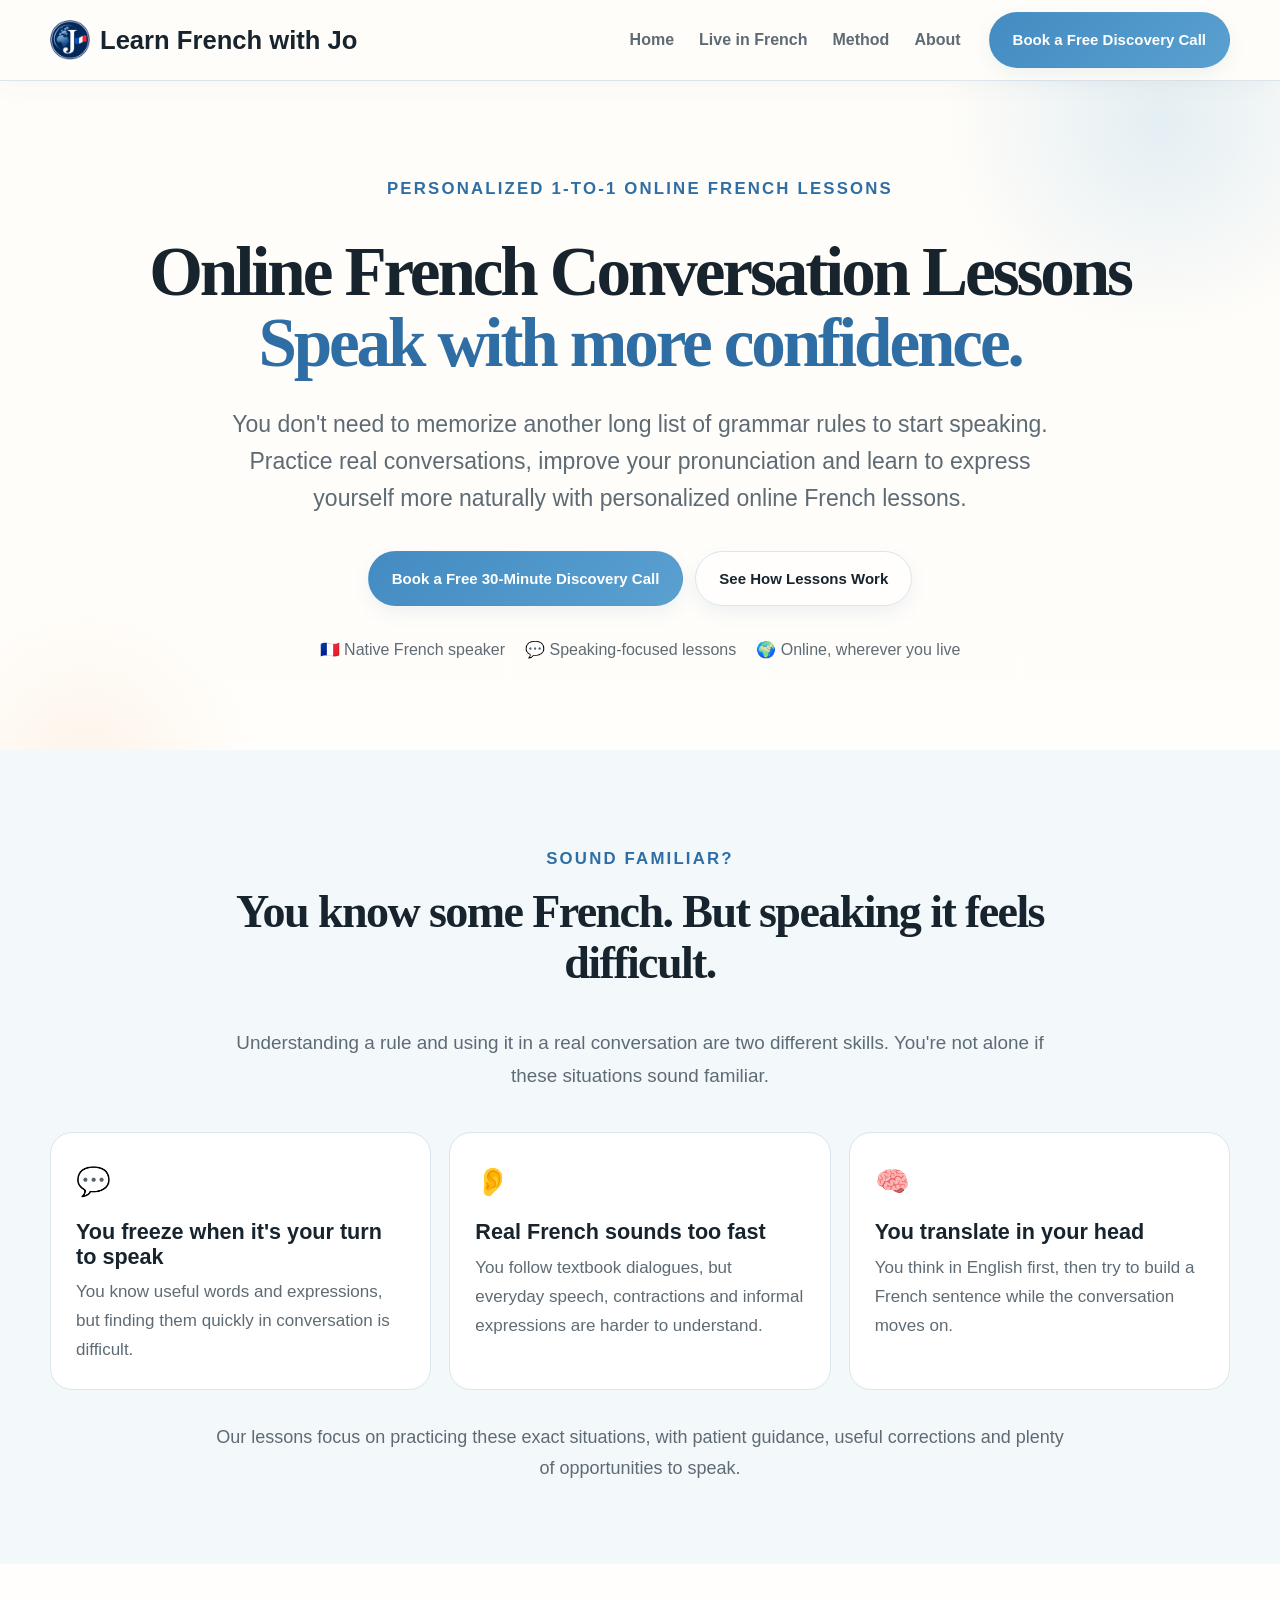
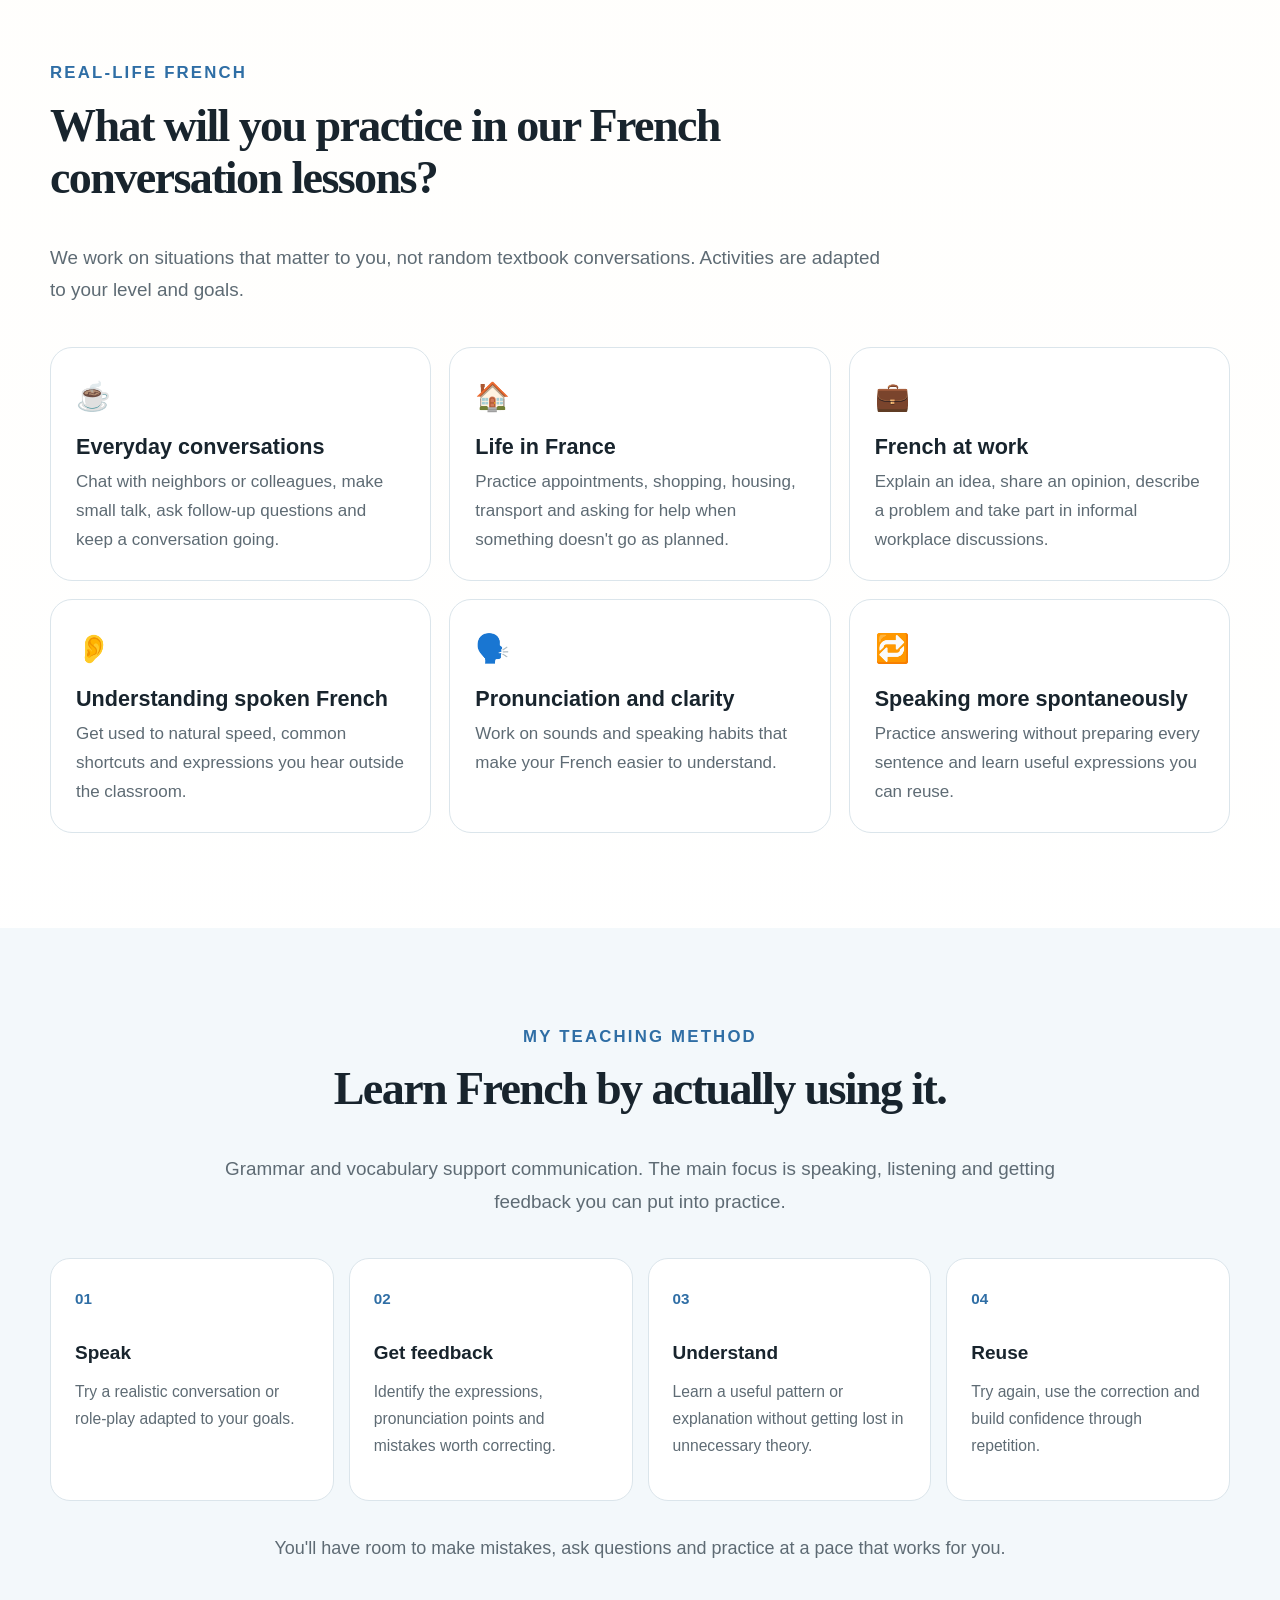
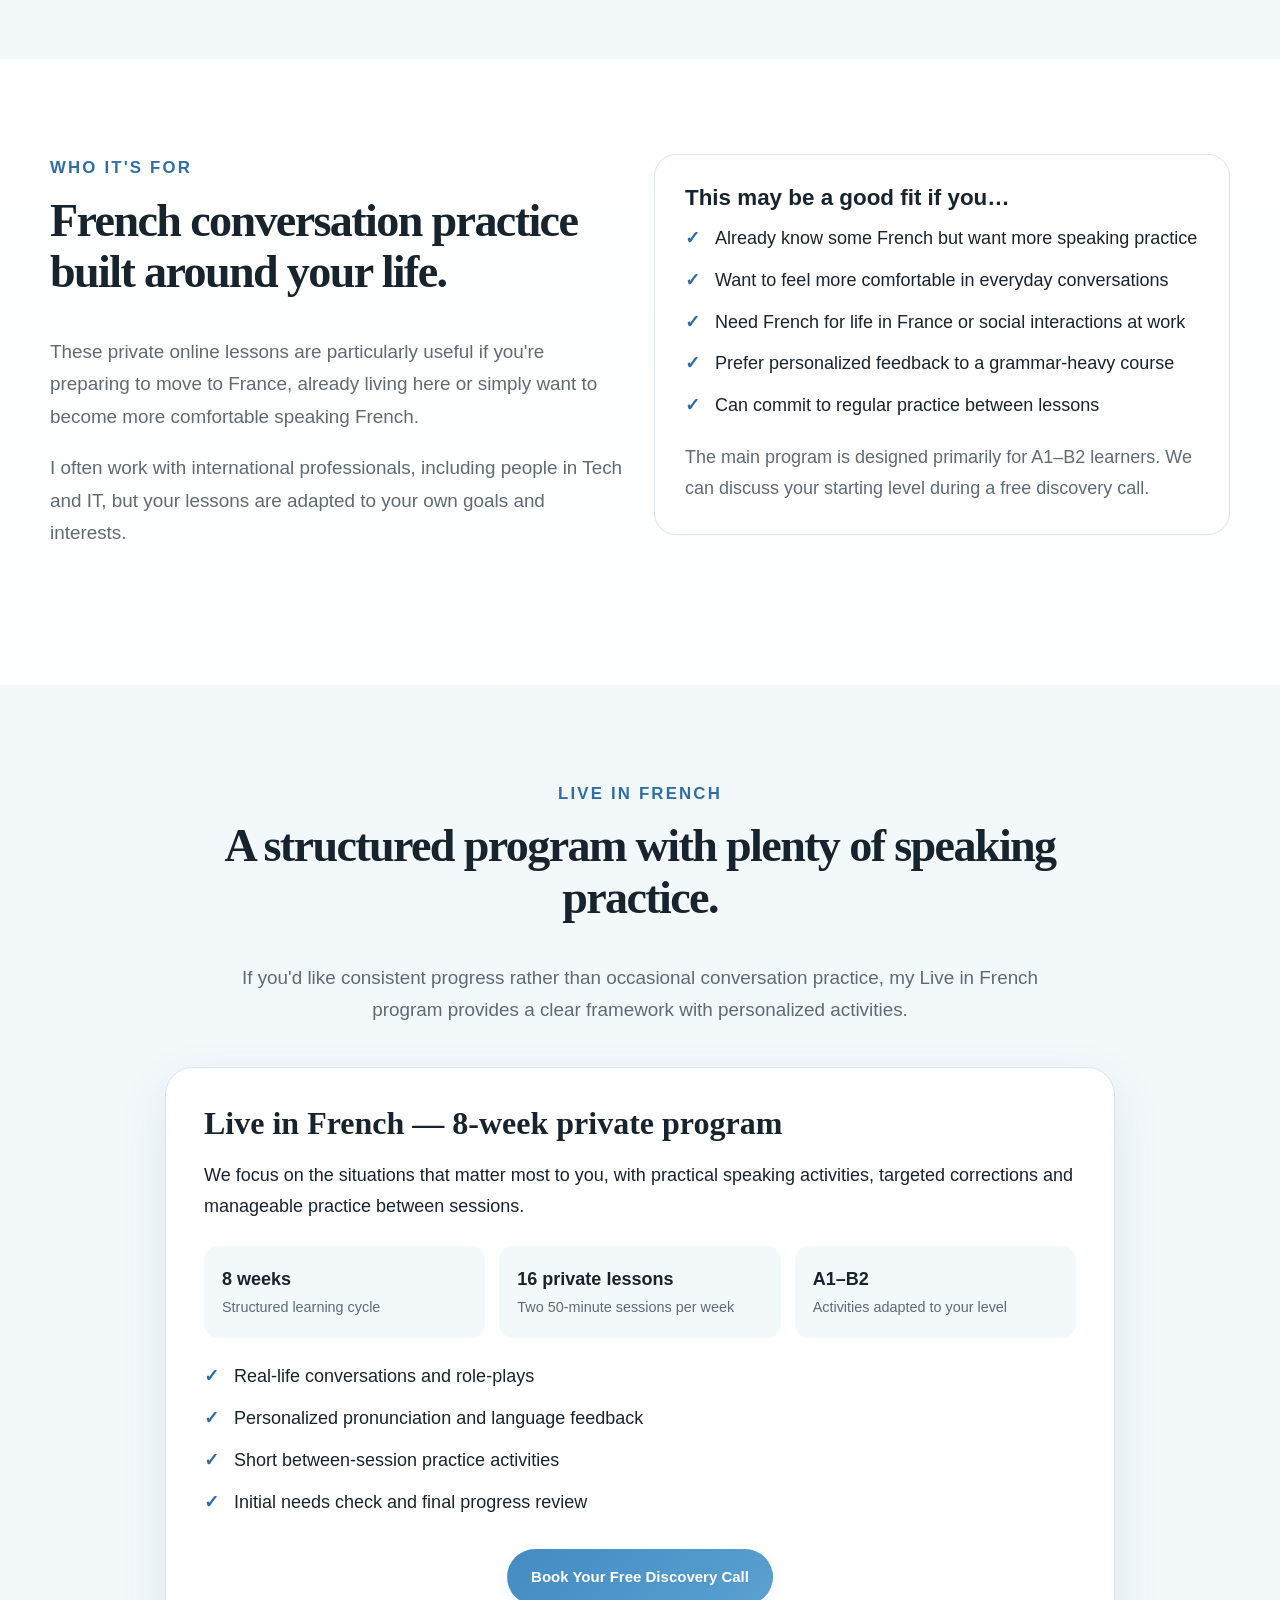
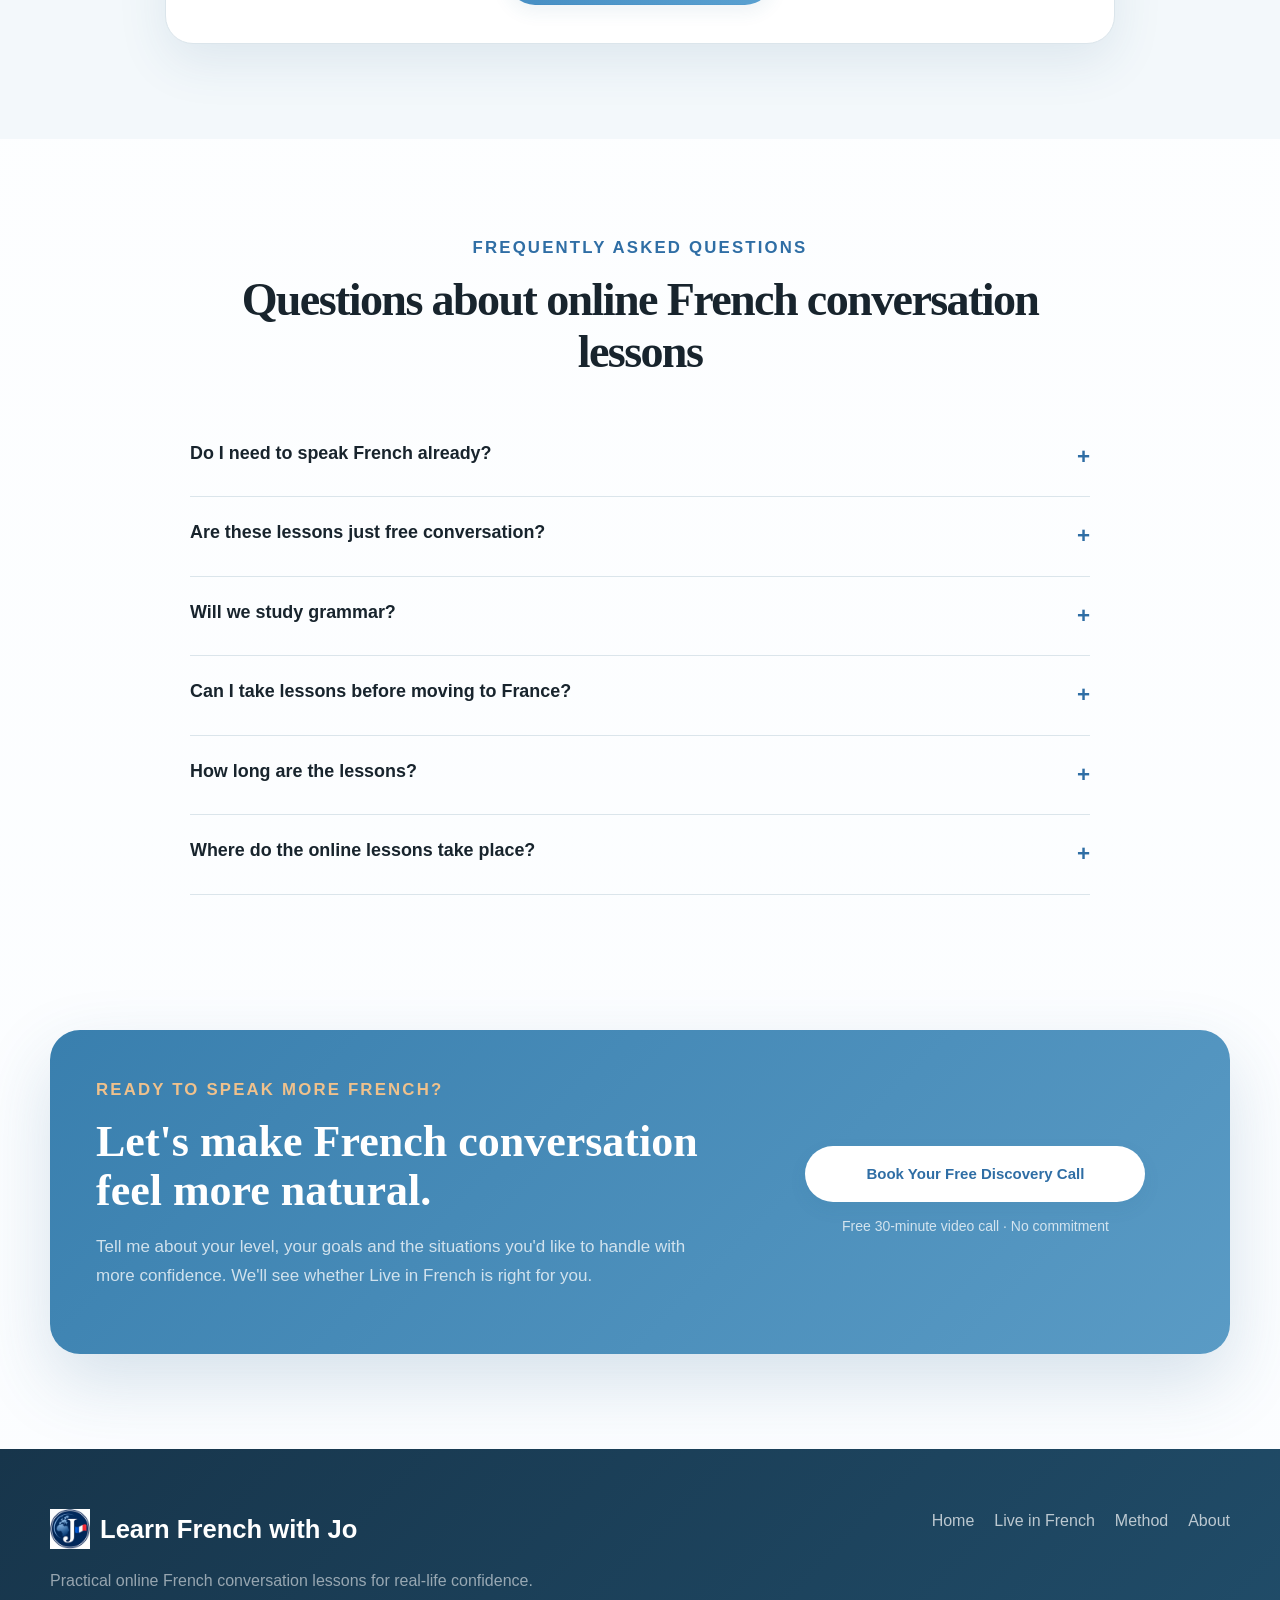
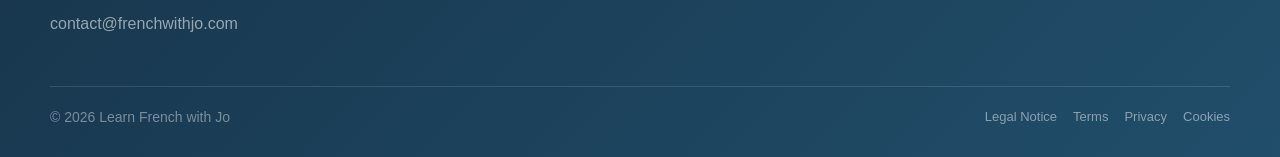
==== commit 96b982c2: "conversation page changes" ====
--- a/french-conversation-lessons/index.html
+++ b/french-conversation-lessons/index.html
@@ -50,6 +50,9 @@
     .conversation-page .faq-details details[open] summary:after{content:'−'}
     .conversation-page .faq-details p{margin:12px 0 0;color:var(--muted)}
     .conversation-page .cta{padding-top:40px}
+    .conversation-page #speaking-challenges {
+  padding-bottom: 80px;
+}
     .conversation-page .footer-links a[aria-current="page"]{color:#fff;font-weight:700}
     @media(max-width:760px){
       .conversation-page .two-col{grid-template-columns:1fr}
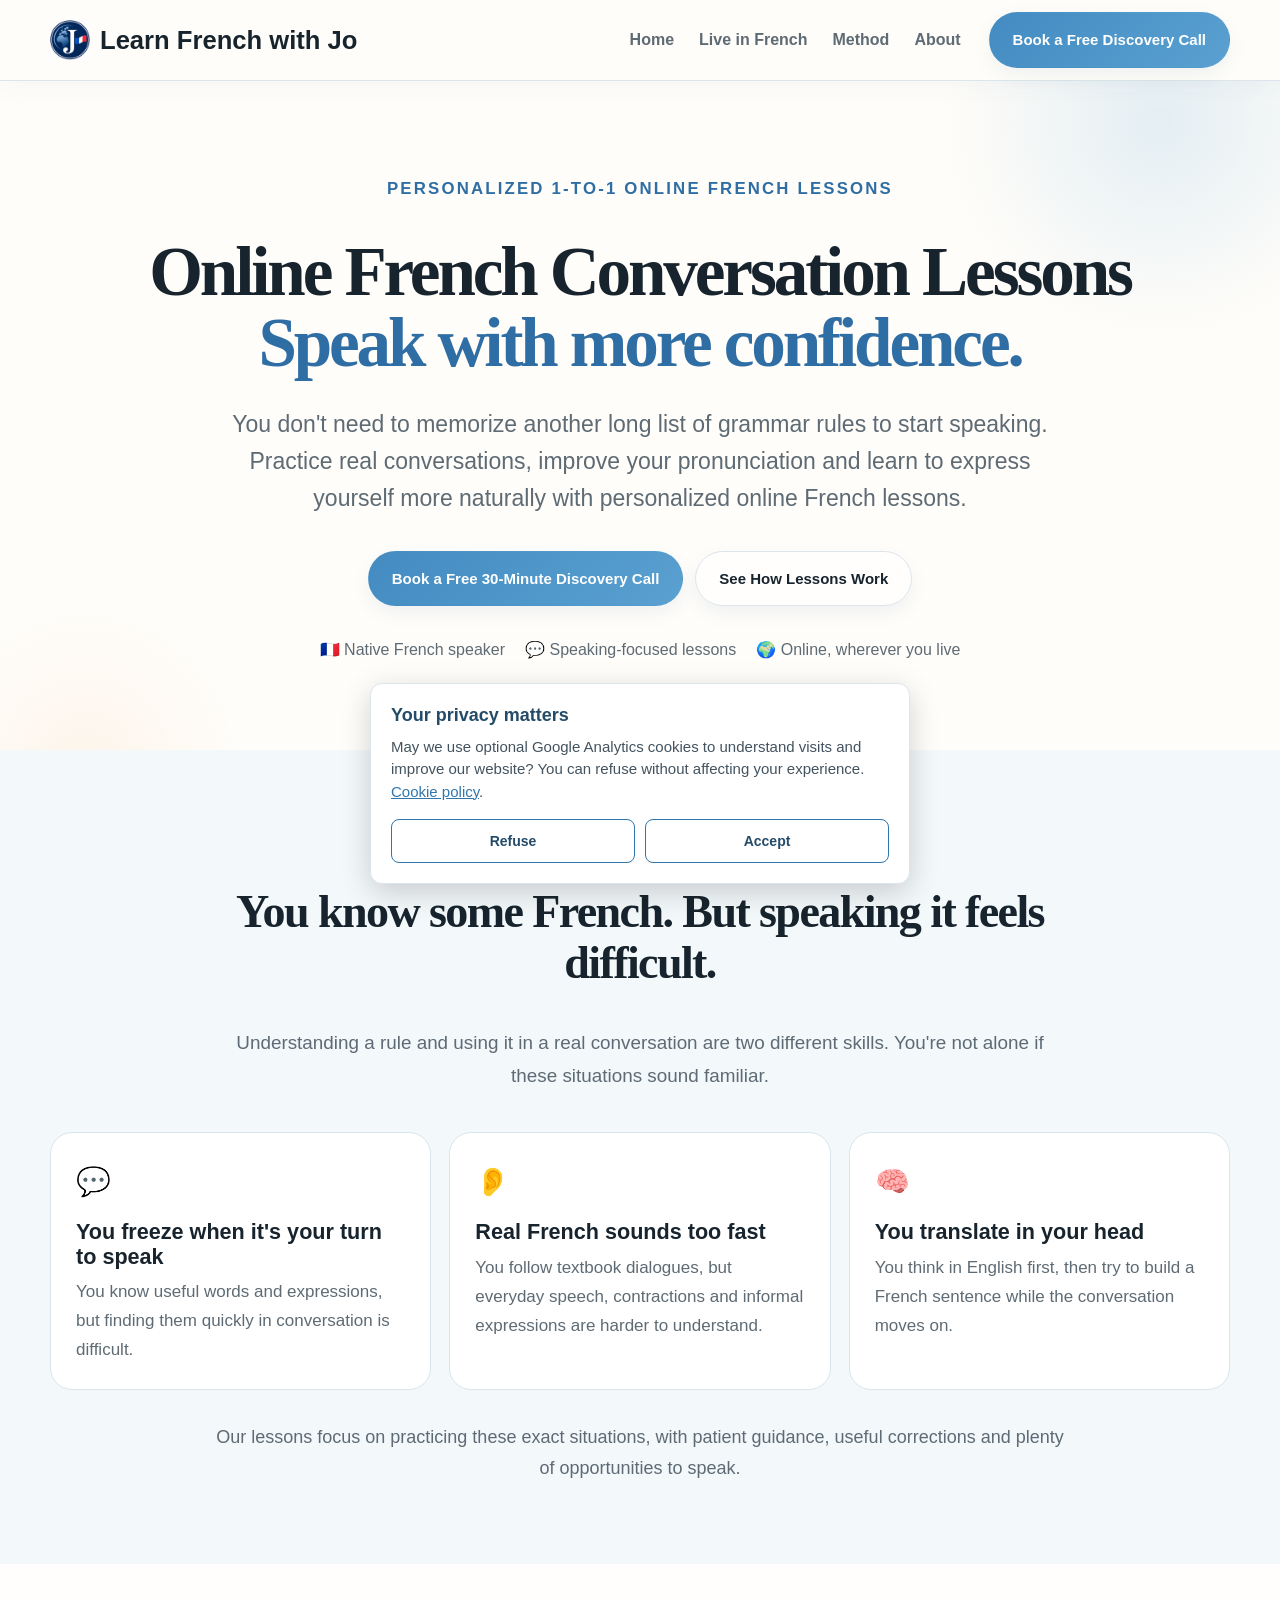
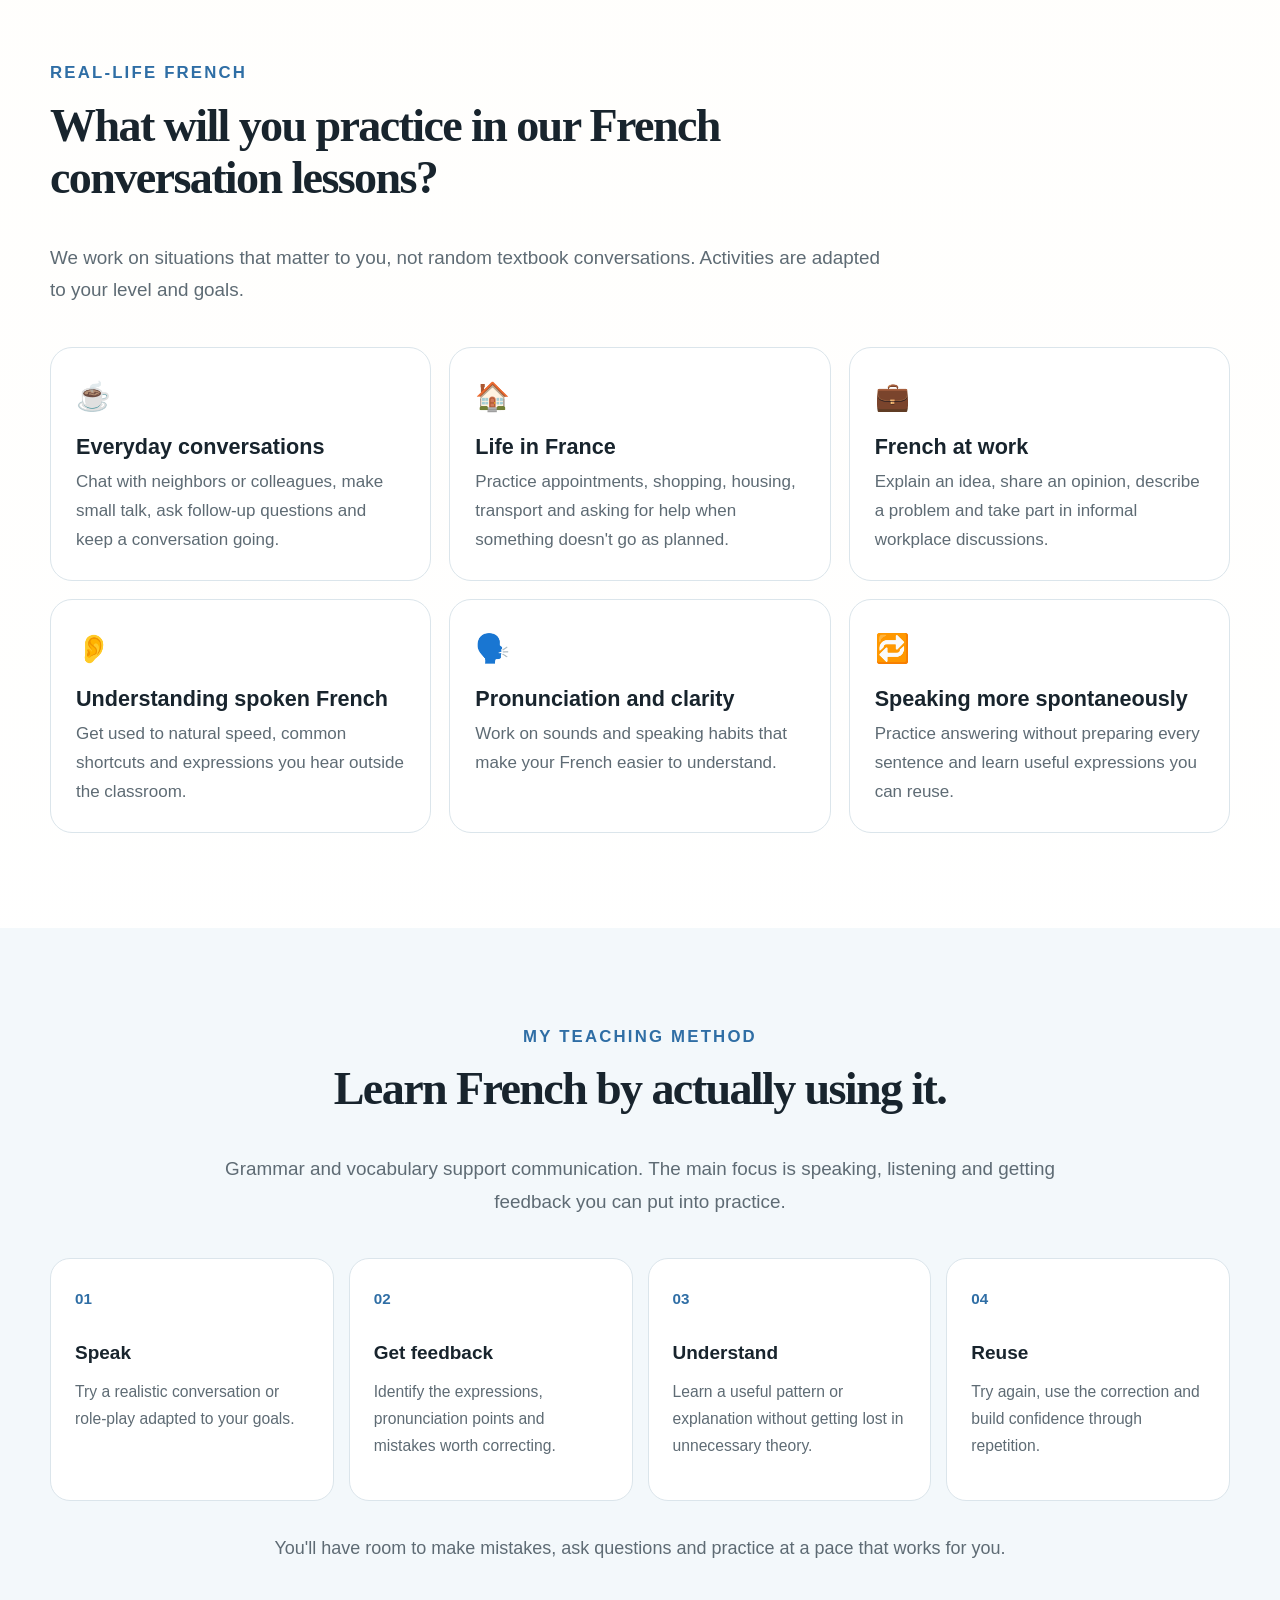
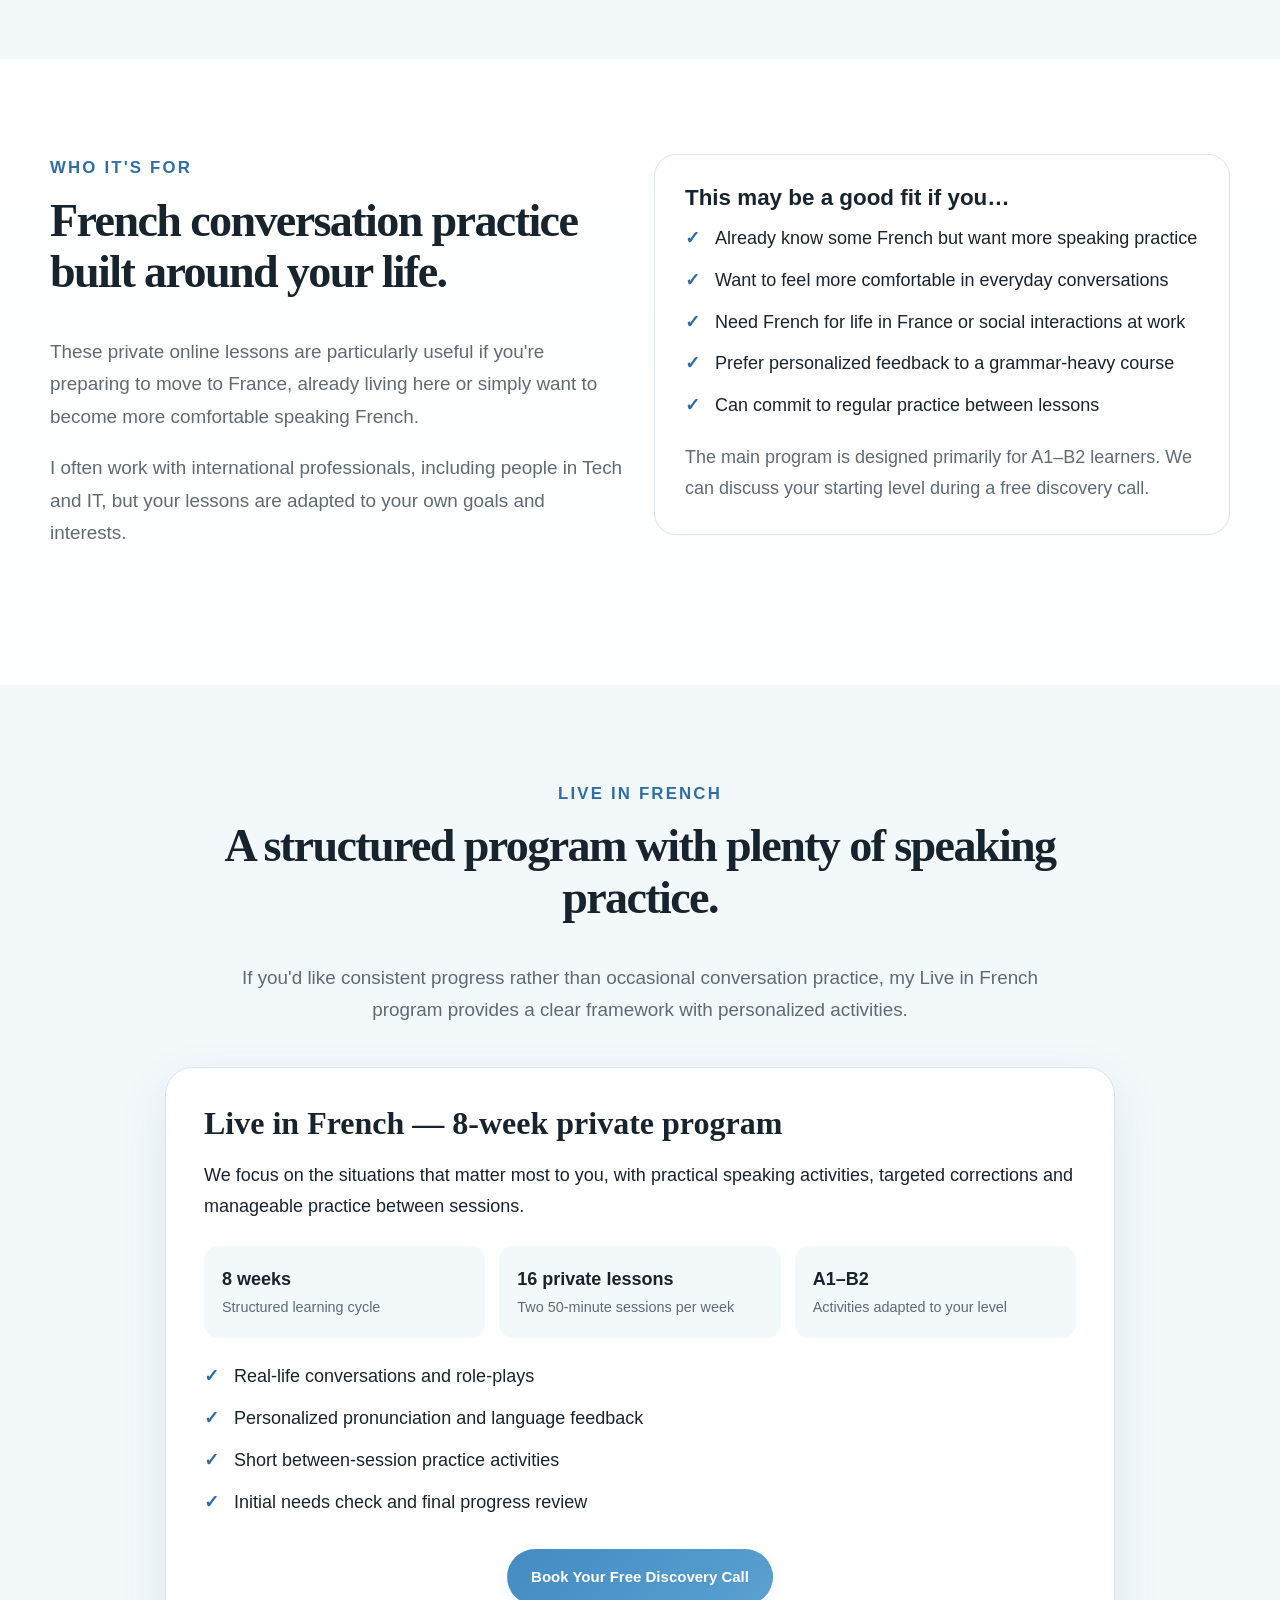
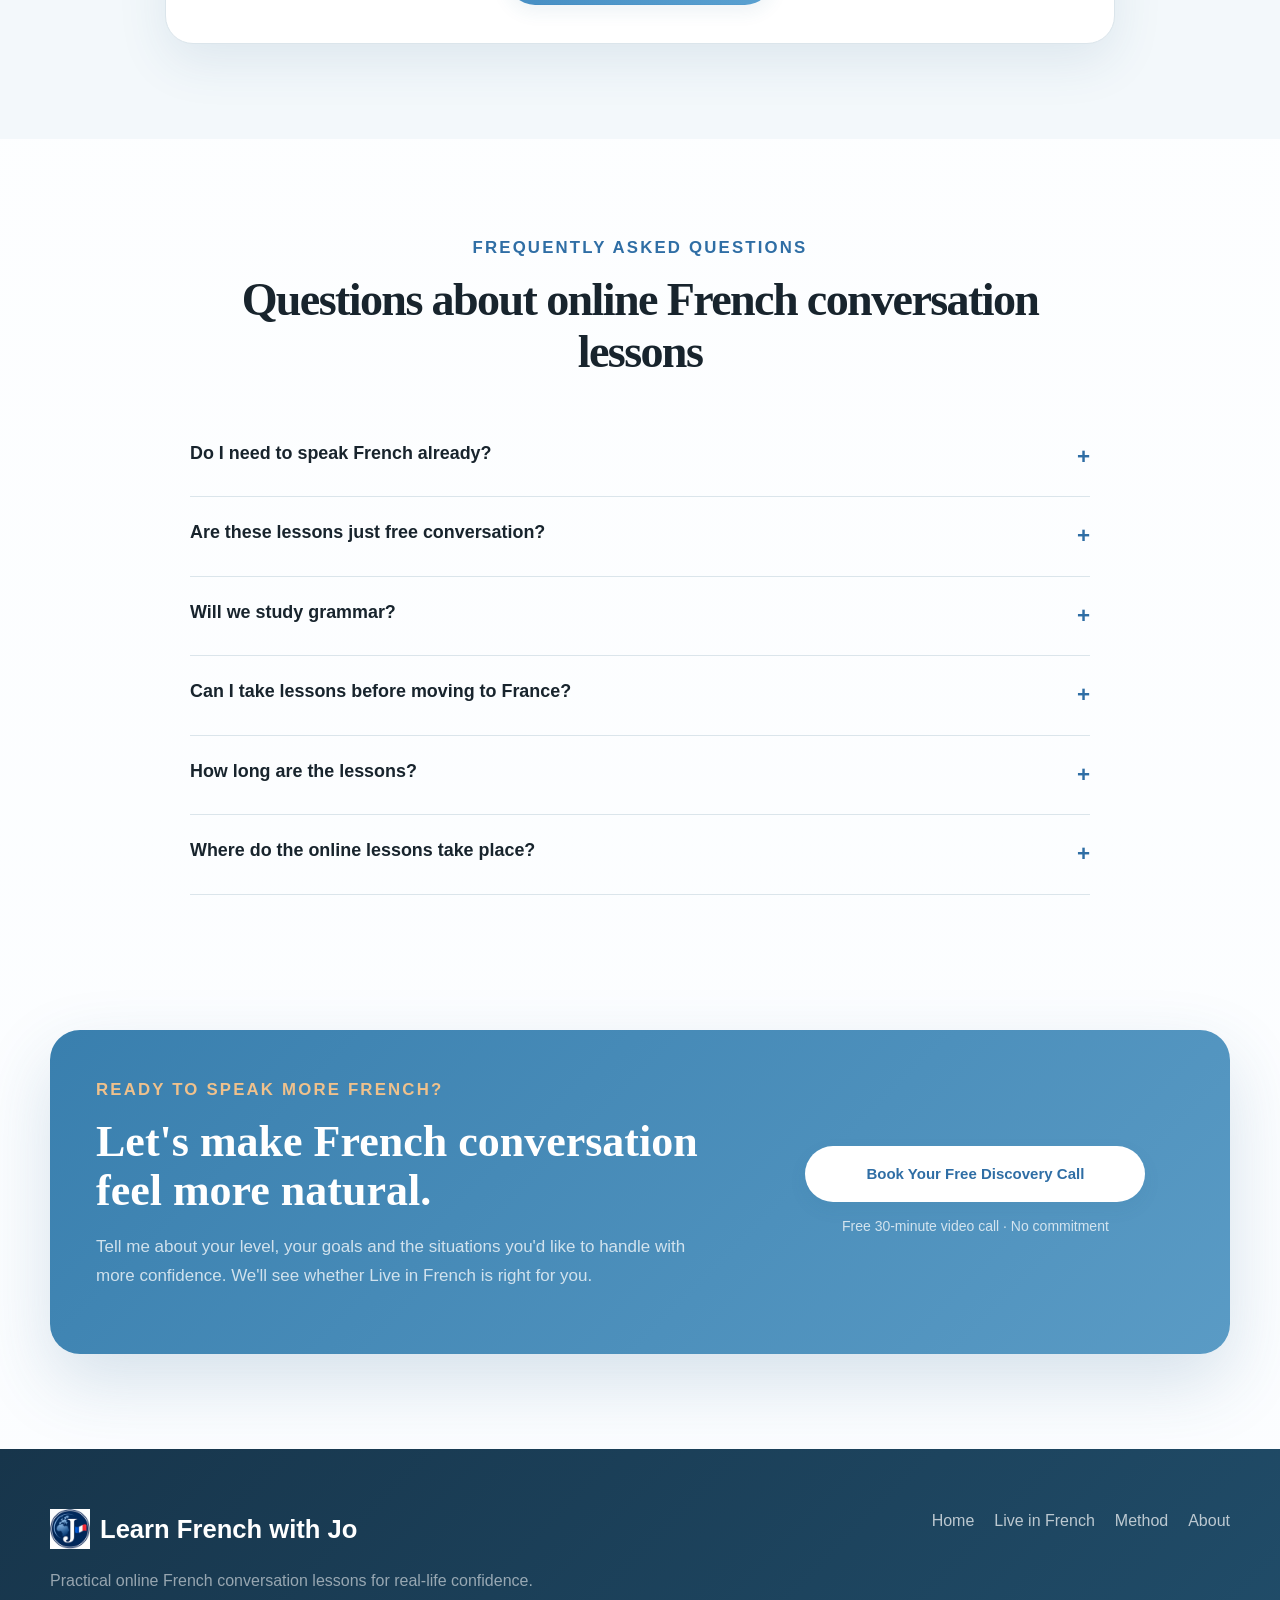
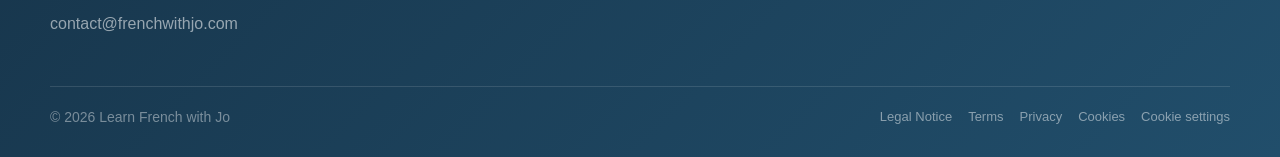
==== commit b3db6980: "Add GA4 with cookie consent" ====
--- a/french-conversation-lessons/index.html
+++ b/french-conversation-lessons/index.html
@@ -154,6 +154,7 @@
 
   <section class="cta" id="discovery"><div class="container cta-box"><div><div class="eyebrow">READY TO SPEAK MORE FRENCH?</div><h2>Let's make French conversation feel more natural.</h2><p>Tell me about your level, your goals and the situations you'd like to handle with more confidence. We'll see whether Live in French is right for you.</p></div><div class="cta-right"><a class="btn primary" href="https://calendly.com/contact-frenchwithjo/30min" target="_blank" rel="noopener noreferrer">Book Your Free Discovery Call</a><small>Free 30-minute video call · No commitment</small></div></div></section>
 </main>
-<footer class="site-footer"><div class="container"><div class="footer-top"><div><a class="brand" href="/"><img class="brand-logo" src="/images/favicon.png" alt=""><span>Learn French with Jo</span></a><p>Practical online French conversation lessons for real-life confidence.</p><p><a href="mailto:contact@frenchwithjo.com">contact@frenchwithjo.com</a></p></div><nav class="footer-links" aria-label="Footer navigation"><a href="/">Home</a><a href="/#program">Live in French</a><a href="/#method">Method</a><a href="/#about">About</a></nav></div><div class="footer-bottom"><span>© 2026 Learn French with Jo</span><div class="legal-links"><a href="/legal-notice.html">Legal Notice</a><a href="/terms.html">Terms</a><a href="/privacy.html">Privacy</a><a href="/cookies.html">Cookies</a></div></div></div></footer>
+<footer class="site-footer"><div class="container"><div class="footer-top"><div><a class="brand" href="/"><img class="brand-logo" src="/images/favicon.png" alt=""><span>Learn French with Jo</span></a><p>Practical online French conversation lessons for real-life confidence.</p><p><a href="mailto:contact@frenchwithjo.com">contact@frenchwithjo.com</a></p></div><nav class="footer-links" aria-label="Footer navigation"><a href="/">Home</a><a href="/#program">Live in French</a><a href="/#method">Method</a><a href="/#about">About</a></nav></div><div class="footer-bottom"><span>© 2026 Learn French with Jo</span><div class="legal-links"><a href="/legal-notice.html">Legal Notice</a><a href="/terms.html">Terms</a><a href="/privacy.html">Privacy</a><a href="/cookies.html">Cookies</a><a href="#" data-cookie-settings>Cookie settings</a></div></div></div></footer>
+<script src="/analytics.js" defer></script>
 </body>
 </html>
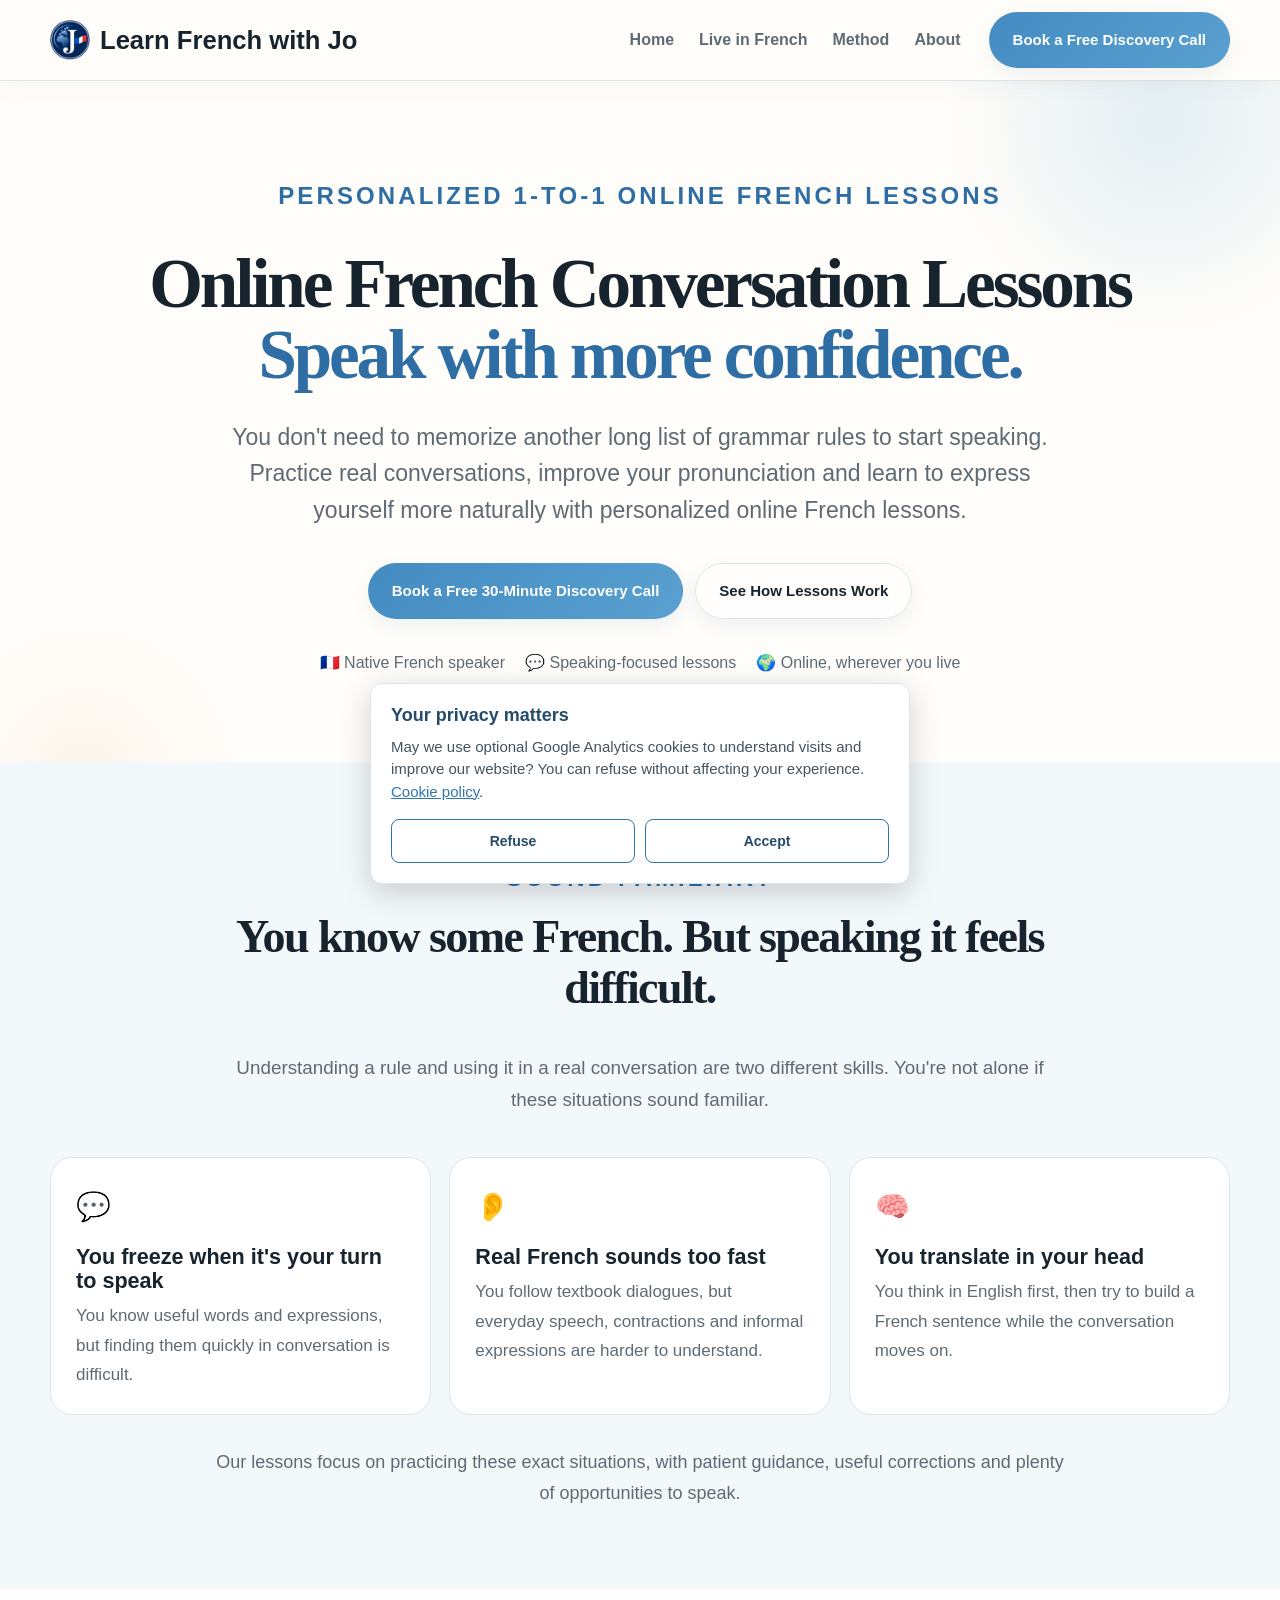
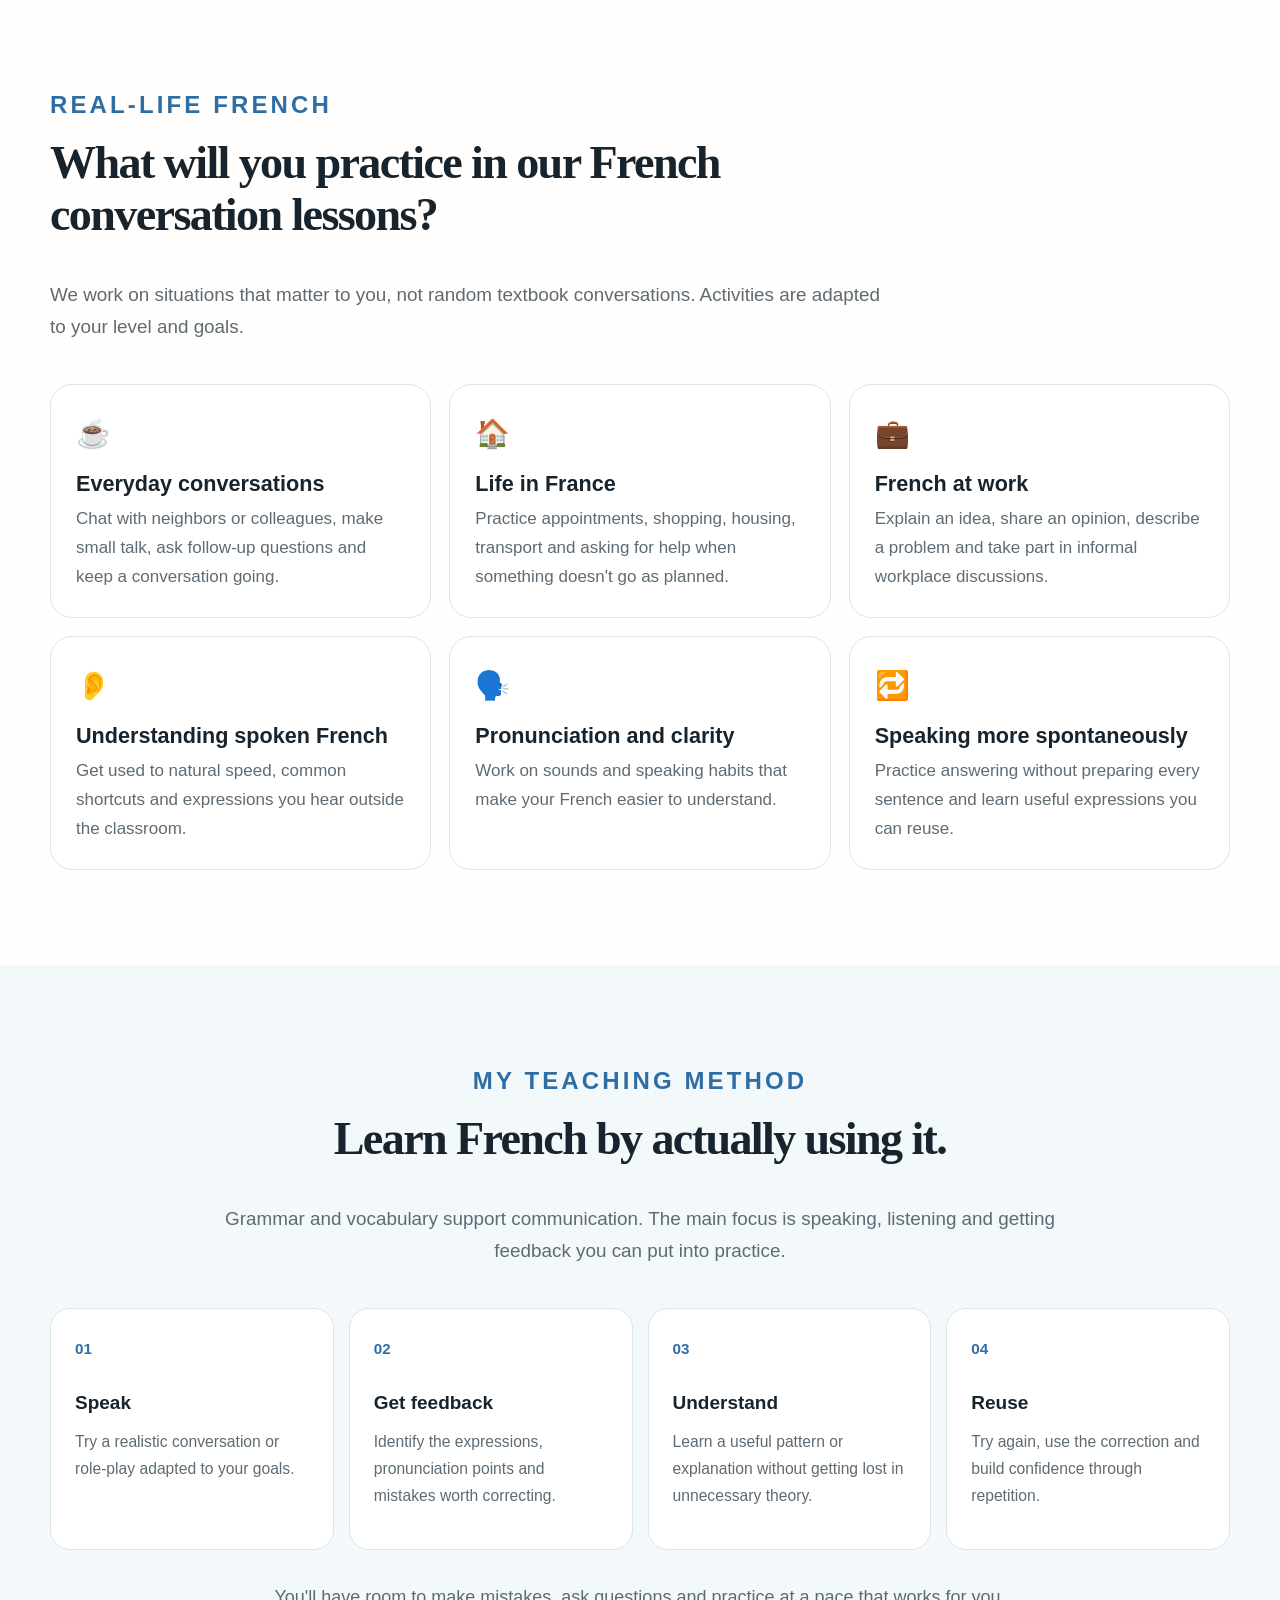
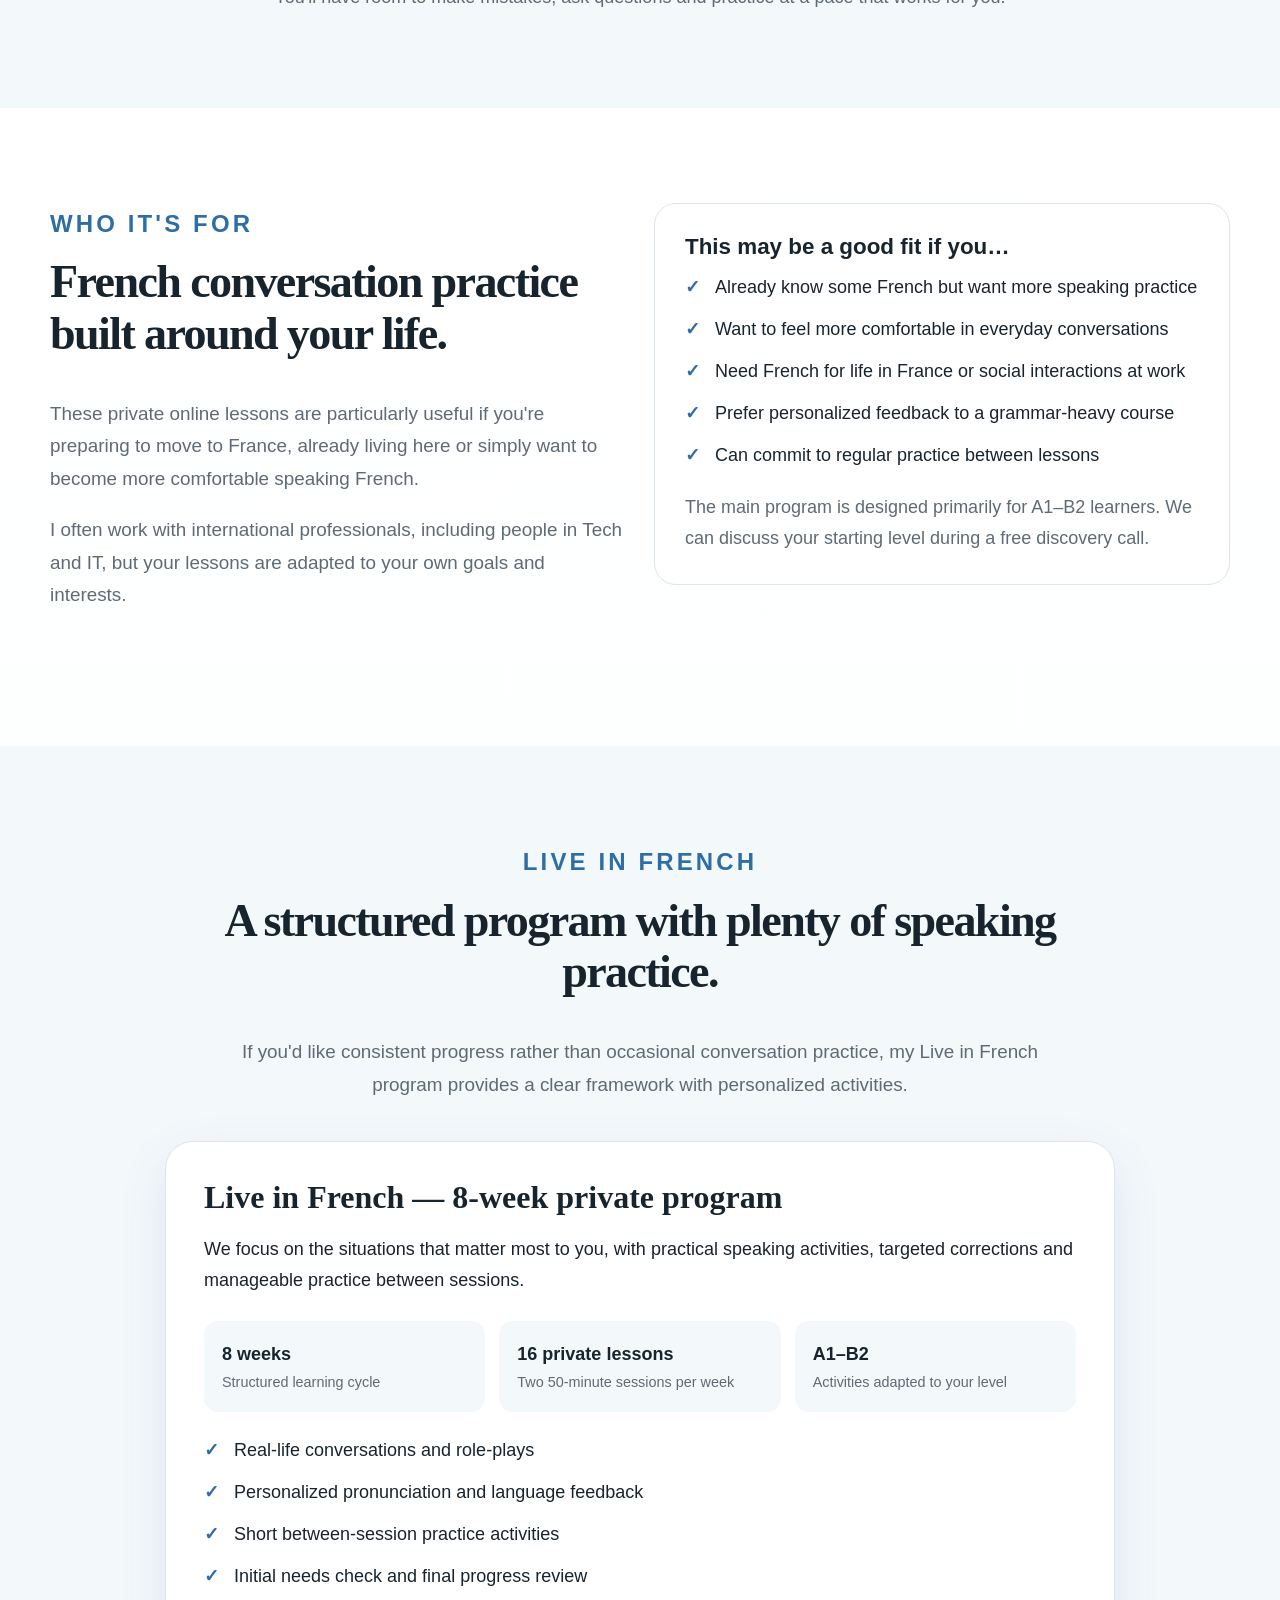
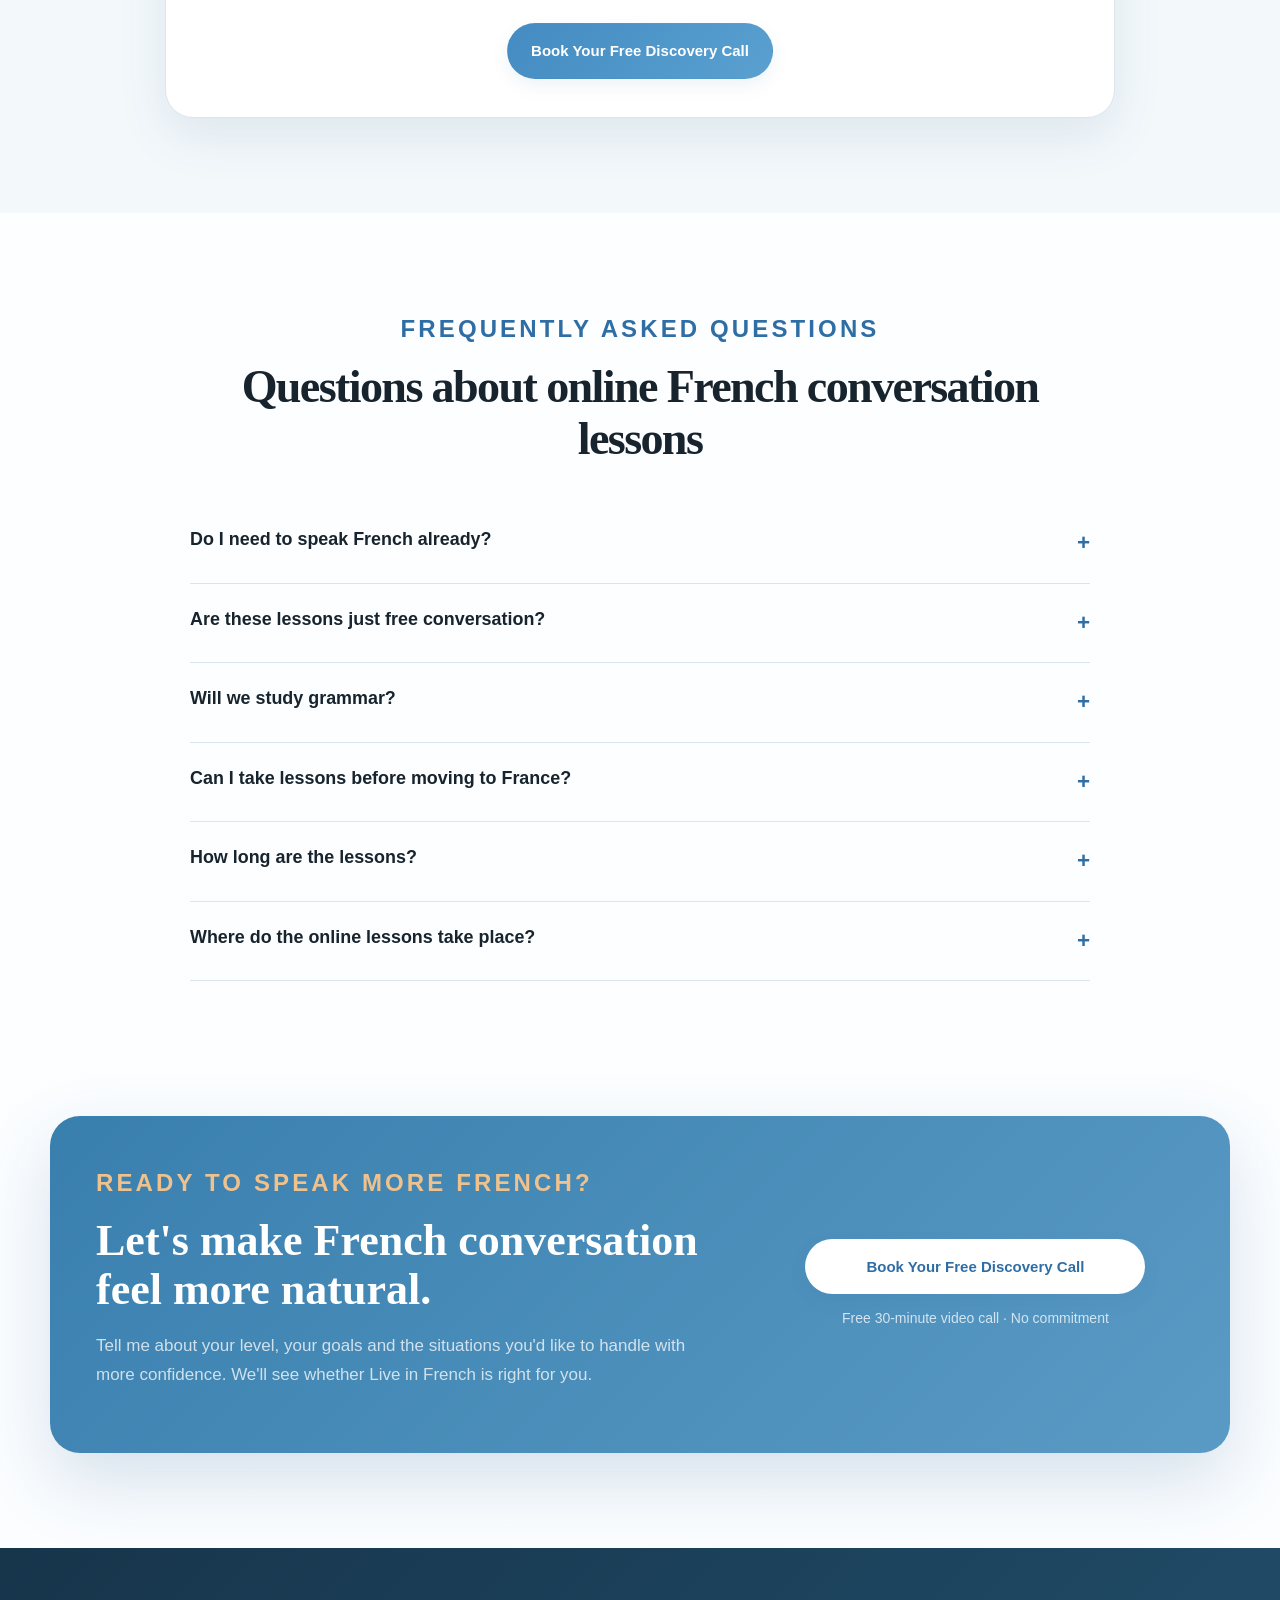
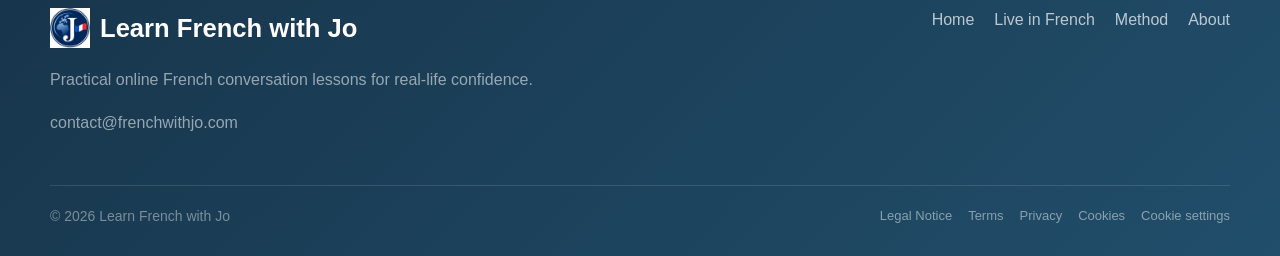
==== commit a0e63c4f: "update index.html french-conversation title" ====
--- a/french-conversation-lessons/index.html
+++ b/french-conversation-lessons/index.html
@@ -21,7 +21,7 @@
     .conversation-page .hero-simple{max-width:1020px}
     .conversation-page .hero-simple h1{font-size:clamp(2.7rem,5.4vw,4.5rem)}
     .conversation-page .hero-simple .lead{max-width:850px}
-    .conversation-page .eyebrow{font-size:clamp(.9rem,1.4vw,1.05rem);letter-spacing:.13em}
+    .conversation-page .eyebrow{font-size:clamp(1.5rem,1.4vw,1.05rem);letter-spacing:.13em}
     .conversation-page .section-intro{max-width:850px;margin-bottom:40px}
     .conversation-page .section-intro h2{font-family:Georgia,serif;font-size:clamp(2.15rem,3.6vw,3.15rem);letter-spacing:-.035em}
     .conversation-page .section-intro p{color:var(--muted);font-size:1.18rem}
